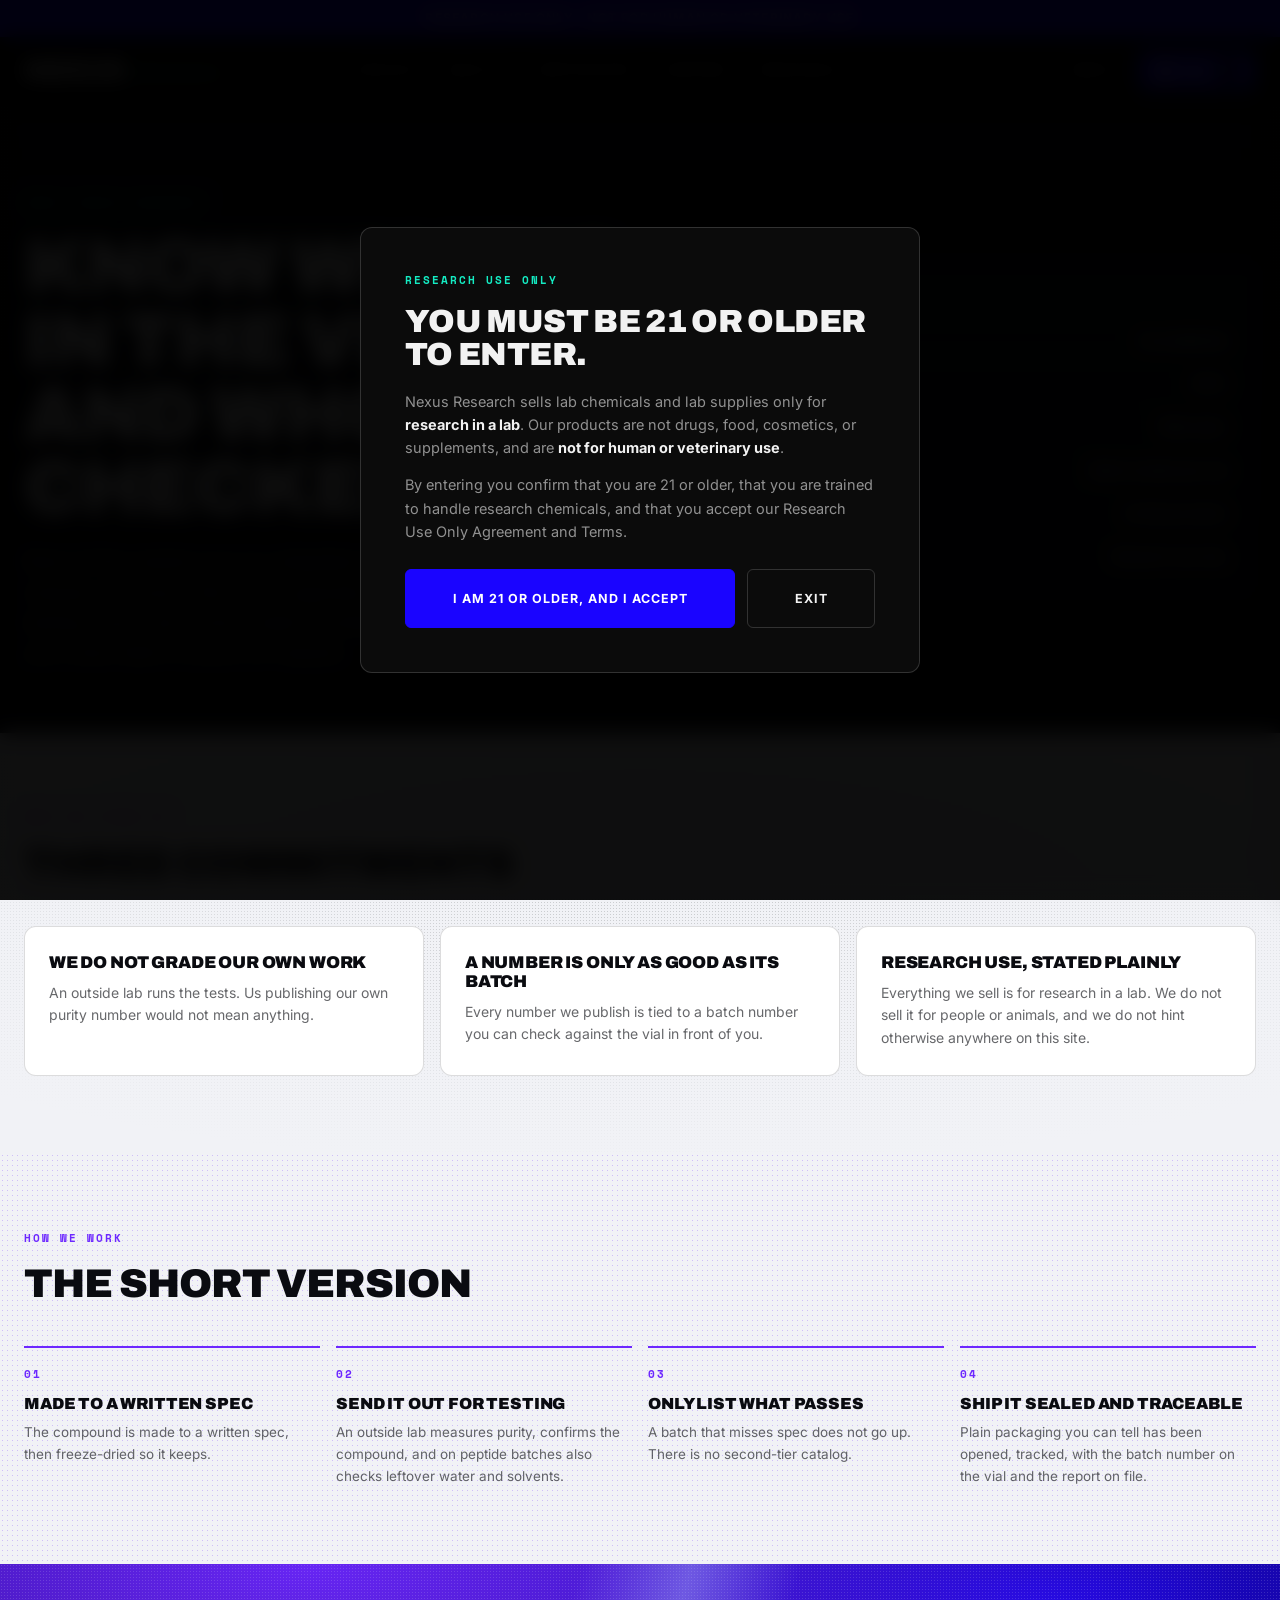
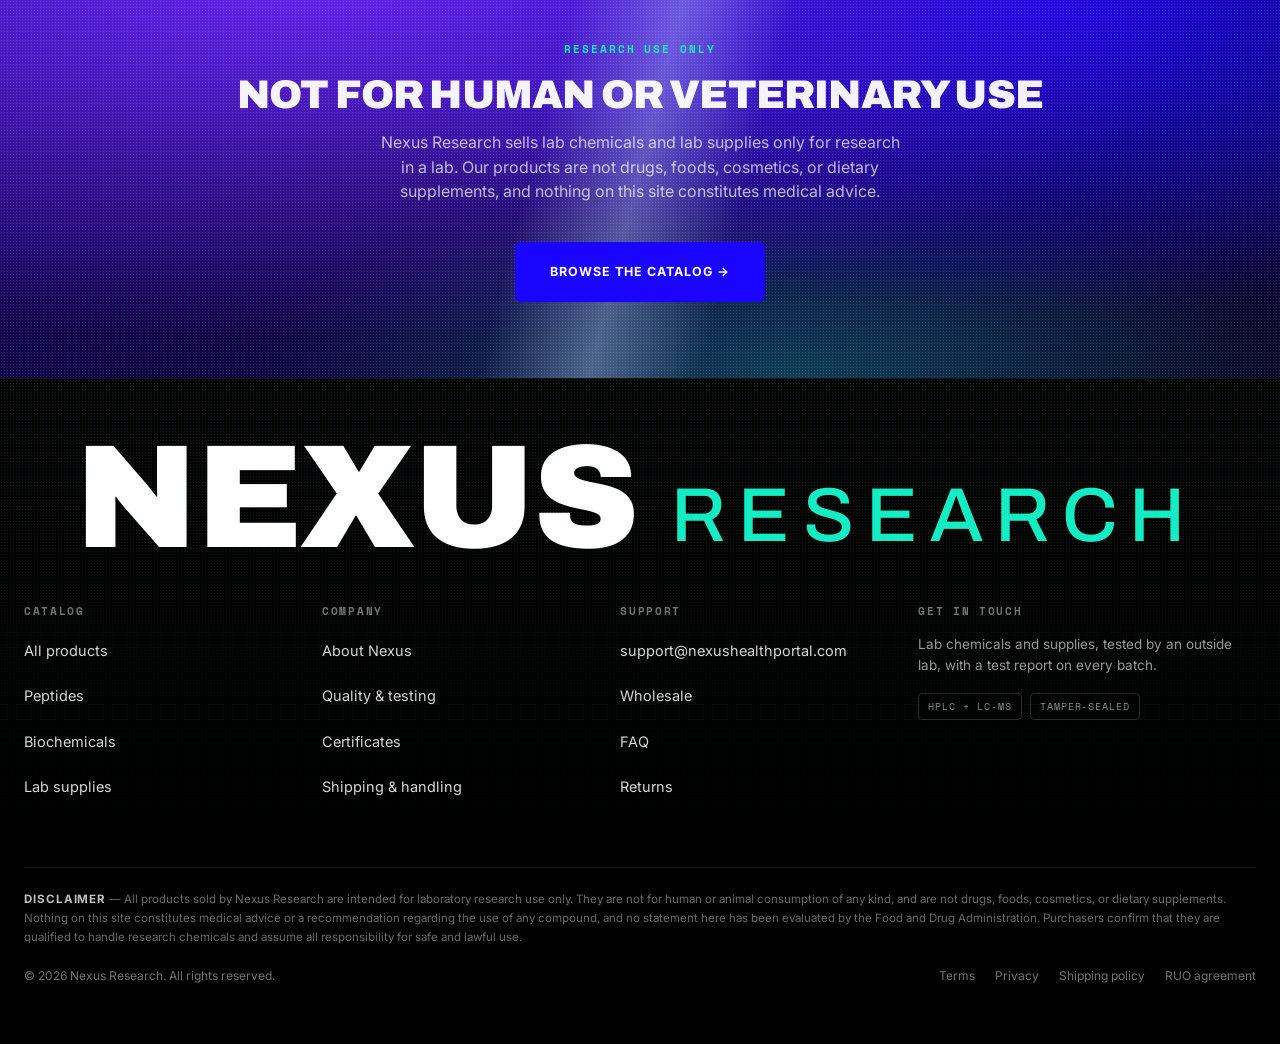
==== about.html @ 29b1f15b "Make product cards pop out on hover The lift was explicitly switched off on these cards: the rule re" ====
<!DOCTYPE html>
<html lang="en">
<head>
  <meta charset="UTF-8">
  <meta name="viewport" content="width=device-width, initial-scale=1.0">
  <title>About | Nexus Research</title>
  <meta name="description" content="Nexus Research sells lab chemicals and supplies, tested by an outside lab, for research in a lab only.">
  <link rel="preconnect" href="https://fonts.googleapis.com">
  <link rel="preconnect" href="https://fonts.gstatic.com" crossorigin>
  <link href="https://fonts.googleapis.com/css2?family=Archivo:wght@500;600;700;900&family=Inter:wght@400;500;600;700&family=Space+Mono:wght@400;700&display=swap" rel="stylesheet">
  <link rel="stylesheet" href="css/main.css?v=1784729000">
</head>
<body data-page="doc">

  <main id="main" tabindex="-1">
    <section class="doc-hero dotted dotted--mint dotted--top">
      <div class="container doc-hero-grid">
        <div class="doc-hero-copy">
        <span class="doc-eyebrow">About Nexus Research</span>
        <h1>Know what is in the vial,<br>and who checked.</h1>
        <p class="doc-lead">Most of this market runs on unlabelled vials and numbers nobody can check. We do the opposite: an outside lab does the testing, every vial carries a batch number, and the report for your exact batch is yours on request.</p>
      </div>
        <aside class="doc-hero-panel">
          <span class="dhp-label">Where we stand</span>
          <div class="dhp-list"><div class="dhp-row"><span class="dhp-k">Tested by</span><span class="dhp-v">An outside lab</span></div><div class="dhp-row"><span class="dhp-k">Purity test</span><span class="dhp-v">HPLC</span></div><div class="dhp-row"><span class="dhp-k">Identity test</span><span class="dhp-v">Mass spec</span></div><div class="dhp-row"><span class="dhp-k">Traceable</span><span class="dhp-v">Batch number per vial</span></div><div class="dhp-row"><span class="dhp-k">Test report</span><span class="dhp-v">On file per batch</span></div><div class="dhp-row"><span class="dhp-k">Sold for</span><span class="dhp-v">Research use only</span></div></div>
        </aside>
      </div>
    </section>
    <section class="doc-sec sec-light dotted dotted--ink dotted--fade">
      <div class="container">
        <span class="doc-eyebrow">What we stand on</span>
        <h2 class="doc-h2">Three commitments</h2>
        <div class="doc-grid"><div class="doc-card"><h3>We do not grade our own work</h3><p>An outside lab runs the tests. Us publishing our own purity number would not mean anything.</p></div><div class="doc-card"><h3>A number is only as good as its batch</h3><p>Every number we publish is tied to a batch number you can check against the vial in front of you.</p></div><div class="doc-card"><h3>Research use, stated plainly</h3><p>Everything we sell is for research in a lab. We do not sell it for people or animals, and we do not hint otherwise anywhere on this site.</p></div></div>
      </div>
    </section>
    <section class="doc-sec sec-light dotted dotted--violet dotted--wide">
      <div class="container">
        <span class="doc-eyebrow">How we work</span>
        <h2 class="doc-h2">The short version</h2>
        <div class="doc-steps"><div class="doc-step"><span class="doc-num">01</span><h3>Made to a written spec</h3><p>The compound is made to a written spec, then freeze-dried so it keeps.</p></div><div class="doc-step"><span class="doc-num">02</span><h3>Send it out for testing</h3><p>An outside lab measures purity, confirms the compound, and on peptide batches also checks leftover water and solvents.</p></div><div class="doc-step"><span class="doc-num">03</span><h3>Only list what passes</h3><p>A batch that misses spec does not go up. There is no second-tier catalog.</p></div><div class="doc-step"><span class="doc-num">04</span><h3>Ship it sealed and traceable</h3><p>Plain packaging you can tell has been opened, tracked, with the batch number on the vial and the report on file.</p></div></div>
      </div>
    </section>
    <section class="band" id="coa">
      <div class="band-glow" aria-hidden="true"></div>
      <div class="container band-inner">
        <span class="band-eyebrow">Research use only</span>
        <h2>Not for human or veterinary use</h2>
        <p>Nexus Research sells lab chemicals and lab supplies only for research in a lab. Our products are not drugs, foods, cosmetics, or dietary supplements, and nothing on this site constitutes medical advice.</p>
        <a class="btn btn-primary" href="shop.html">Browse the catalog &rarr;</a>
      </div>
    </section>

  </main>

  <script src="js/products.js?v=1784729000"></script>
  <script src="js/store.js?v=1784729000"></script>
</body>
</html>
---- css/main.css ----
/* Nexus Health: main.css
   Design language: warm ivory base, white cards, matte green + metallic gold,
   flat matte-green dark sections, pill buttons, 20-24px card radius.
*/

/* ============ Reset & tokens ============ */
*, *::before, *::after { box-sizing: border-box; margin: 0; padding: 0; }

:root {
  /* Enhanced-inspired system: pure black canvas, electric blue CTAs,
     mint lab-data accents, near-black raised panels. */
  --bone: #000000;              /* page canvas: black */
  --white: #0D0D0D;             /* raised panels: near-black cards */
  --ink: rgba(255, 255, 255, 0.95);
  --ink-soft: rgba(255, 255, 255, 0.55);
  --line: rgba(255, 255, 255, 0.16);
  --line-soft: rgba(255, 255, 255, 0.09);
  --evergreen: #1A04FF;         /* electric blue: CTAs and active states */
  --evergreen-deep: #000000;
  --evergreen-mid: #4433FF;
  --gold: #14ECC3;              /* mint: prices, labels, lab data */
  --gold-grad: #14ECC3;
  --footer-bg: #000000;
  --blue: #1A04FF;
  --mint: #14ECC3;
  --radius: 12px;
  --pill: 6px;
  --maxw: 1280px;
  --pad: 24px;
}

html { scroll-behavior: smooth; }

body {
  font-family: "Inter", -apple-system, BlinkMacSystemFont, "Segoe UI", sans-serif;
  font-size: 16px;
  line-height: 1.55;
  color: var(--ink);
  background: var(--bone);
  -webkit-font-smoothing: antialiased;
}

body.drawer-lock { overflow: hidden; }

img, svg { display: block; max-width: 100%; }
a { color: inherit; text-decoration: none; }
button { font: inherit; color: inherit; background: none; border: 0; cursor: pointer; }
h1, h2, h3, h4 { font-family: "Archivo", "Inter", sans-serif; font-weight: 520; letter-spacing: 0; line-height: 1.12; }

.container { max-width: var(--maxw); margin: 0 auto; padding: 0 var(--pad); }
section { padding: 96px 0 0; }

/* ============ Buttons ============ */
.btn {
  display: inline-flex; align-items: center; justify-content: center; gap: 8px;
  border-radius: var(--pill);
  padding: 14px 28px;
  font-size: 15px; font-weight: 600;
  transition: transform 0.2s ease, box-shadow 0.2s ease, background 0.2s ease;
  white-space: nowrap;
}
.btn-primary { background: var(--gold); color: #0E1526; }
.btn-primary:hover { transform: translateY(-1px); box-shadow: 0 6px 18px rgba(8, 14, 28, 0.28); }
.btn-primary:disabled { opacity: 0.4; cursor: not-allowed; transform: none; box-shadow: none; }
.btn-secondary { background: var(--white); color: var(--ink); border: 1px solid rgba(20, 236, 195, 0.4); }
.btn-secondary:hover { border-color: rgba(16, 21, 15, 0.35); }
.text-btn {
  font-size: 14px; font-weight: 600; text-decoration: underline;
  text-underline-offset: 4px; transition: opacity 0.2s ease;
}
.text-btn:hover { opacity: 0.65; }

/* ============ Announcement bar ============ */
.announce { background: var(--blue); }
.announce-inner {
  max-width: var(--maxw); margin: 0 auto; padding: 9px var(--pad);
  display: flex; align-items: center; justify-content: center; gap: 14px;
  font-size: 14px; font-weight: 600; color: #fff;
}
.announce-btn {
  background: transparent; color: #fff; border: 1.5px solid rgba(255, 255, 255, 0.75);
  border-radius: var(--pill);
  padding: 5px 14px; font-size: 13px; font-weight: 600;
  transition: transform 0.2s ease, background 0.2s ease, border-color 0.2s ease;
}
.announce-btn:hover { transform: translateY(-1px); background: rgba(255, 255, 255, 0.14); border-color: #fff; }

/* ============ Header ============ */
.site-header {
  position: sticky; top: 0; z-index: 60;
  background: #000;
  border-bottom: 1px solid rgba(255, 255, 255, 0.08);
}
.nav-inner {
  max-width: var(--maxw); margin: 0 auto; padding: 0 var(--pad);
  height: 68px; display: flex; align-items: center; gap: 28px;
}
.wordmark { font-family: "Archivo", "Inter", sans-serif; font-size: 26px; font-weight: 600; letter-spacing: 0.05em; color: #fff; text-transform: uppercase; }
.mark-plus {
  display: inline-block;
  width: 0.24em; height: 0.24em;
  border-radius: 50%;
  background: var(--gold-grad);
  margin-left: 0.12em;
  transform: translateY(-0.55em);
}
.main-nav { display: flex; gap: 26px; margin: 0 auto; }
.main-nav a {
  font-size: 15px; font-weight: 600; color: rgba(255, 255, 255, 0.72);
  transition: color 0.2s ease;
}
.main-nav a:hover { color: #fff; }
.nav-right { display: flex; align-items: center; gap: 20px; margin-left: auto; }
.nav-about { font-size: 15px; font-weight: 600; color: rgba(255, 255, 255, 0.72); transition: color 0.2s ease; }
.nav-about:hover { color: #fff; }
.cart-btn {
  display: inline-flex; align-items: center; gap: 8px;
  background: var(--gold-grad); color: var(--evergreen-deep); border-radius: var(--pill);
  padding: 9px 18px; font-size: 14px; font-weight: 600;
  transition: transform 0.2s ease;
}
.cart-btn:hover { transform: translateY(-1px); }
.cart-count {
  background: var(--evergreen-deep); color: var(--gold); border-radius: 50%;
  min-width: 20px; height: 20px; display: inline-flex;
  align-items: center; justify-content: center;
  font-size: 12px; font-weight: 700; padding: 0 5px;
}
.nav-toggle { display: none; color: #fff; }
.mobile-menu {
  display: none;
  border-top: 1px solid rgba(255, 255, 255, 0.1);
  background: var(--evergreen-deep);
  flex-direction: column;
}
.mobile-menu a {
  padding: 15px var(--pad); font-size: 16px; font-weight: 600; color: #fff;
  border-bottom: 1px solid rgba(255, 255, 255, 0.08);
}
.mobile-menu.open { display: flex; }

/* ============ Hero ============ */
.hero { padding-top: 72px; }
.hero h1 {
  font-size: 56px; font-weight: 500; letter-spacing: -0.01em; line-height: 1.05;
  max-width: 720px;
}
.hero-sub { margin-top: 18px; font-size: 19px; color: var(--ink-soft); max-width: 540px; }

.promo-row {
  display: grid; grid-template-columns: 1fr 1fr; gap: 20px; margin-top: 44px;
}
.promo-card {
  position: relative; aspect-ratio: 16 / 9; border-radius: var(--radius);
  color: #fff; overflow: hidden; display: block;
  transition: transform 0.2s ease, box-shadow 0.2s ease;
}
.promo-card:hover { transform: translateY(-3px); box-shadow: 0 14px 34px rgba(19, 42, 30, 0.32); }
.promo-img {
  position: absolute; inset: 0; width: 100%; height: 100%; object-fit: cover;
}
.promo-overlay {
  position: absolute; inset: 0;
  background: linear-gradient(to top, rgba(6, 10, 22, 0.85), rgba(6, 10, 22, 0.15));
}
.promo-text { position: absolute; left: 28px; bottom: 26px; max-width: 60%; z-index: 2; }
.promo-text h2 { font-size: 30px; font-weight: 500; line-height: 1.12; }
.promo-text h2 .hl { color: var(--gold); font-style: italic; }
.promo-text > span { display: inline-block; margin-top: 10px; font-size: 15px; font-weight: 600; opacity: 0.9; }
.promo-chevron {
  position: absolute; right: 22px; bottom: 22px; z-index: 2;
  width: 40px; height: 40px; border-radius: 50%;
  background: rgba(255, 255, 255, 0.18);
  display: flex; align-items: center; justify-content: center;
  transition: background 0.2s ease;
}
.promo-card:hover .promo-chevron { background: rgba(255, 255, 255, 0.32); }

/* ============ Goal tiles ============ */
.goal-row { display: grid; grid-template-columns: repeat(4, 1fr); gap: 16px; }
.goal-tile {
  background: var(--white); border-radius: 18px; padding: 22px 22px;
  display: flex; align-items: center; gap: 14px;
  border: 1px solid var(--line-soft);
  transition: transform 0.2s ease, box-shadow 0.2s ease;
}
.goal-tile:hover { transform: translateY(-2px); box-shadow: 0 10px 24px rgba(16, 21, 15, 0.07); }
.goal-tile strong { font-size: 17px; font-weight: 600; flex: 1; }
.goal-icon { width: 38px; height: 38px; flex-shrink: 0; }
.goal-chev { color: var(--ink-soft); flex-shrink: 0; }

/* ============ Dark lineup section ============ */
.lineup-wrap { padding: 0 var(--pad); max-width: var(--maxw); margin: 96px auto 0; }
.lineup-section {
  background: #0B0B0B;
  border-radius: var(--radius);
  color: #fff; padding: 72px 0 56px; overflow: hidden;
}
.lineup-head { text-align: center; padding: 0 var(--pad); }
.lineup-head h2 { font-size: 42px; font-weight: 500; }
.lineup-head p { margin-top: 14px; font-size: 17px; color: rgba(255, 255, 255, 0.72); }
.lineup-head .btn { margin-top: 26px; background: var(--gold-grad); color: var(--evergreen-deep); }
.lineup-head .btn:hover { transform: translateY(-1px); box-shadow: 0 6px 18px rgba(0, 0, 0, 0.3); }

.lineup-scroller {
  display: flex; gap: 16px; margin-top: 48px;
  padding: 4px 32px 12px;
  overflow-x: auto;
  -webkit-overflow-scrolling: touch;
}
.lineup-scroller::-webkit-scrollbar { height: 8px; }
.lineup-scroller::-webkit-scrollbar-thumb { background: rgba(255, 255, 255, 0.25); border-radius: 4px; }
.lineup-scroller::-webkit-scrollbar-track { background: rgba(255, 255, 255, 0.06); border-radius: 4px; }
.lineup-card { flex: 0 0 260px; }

/* ============ Product card (shared) ============ */
.product-card {
  background: var(--white); border-radius: 20px;
  border: 1px solid var(--line-soft);
  display: flex; flex-direction: column;
  overflow: hidden;
  transition: transform 0.2s ease, box-shadow 0.2s ease;
}
.product-card:hover { transform: translateY(-3px); box-shadow: 0 12px 28px rgba(16, 21, 15, 0.1); }
.card-link { display: flex; flex-direction: column; flex: 1; }
.card-art {
  position: relative; background: var(--bone);
  height: 220px;
}
.card-art .tile-img { width: 100%; height: 100%; object-fit: cover; }
.badge {
  position: absolute; top: 12px; left: 12px;
  background: var(--gold-grad); color: var(--evergreen-deep);
  font-size: 12px; font-weight: 700;
  border-radius: var(--pill); padding: 4px 11px;
}
.badge-inline { position: static; display: inline-block; margin-bottom: 12px; }
.card-body { padding: 18px 18px 6px; display: flex; flex-direction: column; gap: 5px; flex: 1; }
.card-name { font-size: 19px; font-weight: 600; }
.card-sub { font-size: 13px; font-weight: 600; color: var(--ink-soft); text-transform: uppercase; letter-spacing: 0.04em; }
.card-tag { font-size: 14px; color: var(--ink-soft); flex: 1; }
.card-rating { display: flex; align-items: center; gap: 7px; font-size: 13px; color: var(--ink-soft); }
.stars { display: inline-flex; gap: 1px; }
.card-price { display: flex; align-items: baseline; gap: 8px; margin-top: 3px; flex-wrap: wrap; }
.card-price strong { font-size: 18px; font-weight: 700; }
.card-price span { font-size: 13px; color: var(--ink-soft); }
.card-add { margin: 12px 18px 18px; padding: 11px 20px; font-size: 14px; }

/* ============ Science section ============ */
.science-grid { display: grid; grid-template-columns: 1fr 1fr; gap: 48px; align-items: center; }
.eyebrow {
  font-size: 13px; font-weight: 700; text-transform: uppercase;
  letter-spacing: 0.09em; color: var(--ink-soft);
}
.science-left h2 { font-size: 40px; margin-top: 14px; max-width: 480px; }
.stat-blocks { margin-top: 34px; display: flex; flex-direction: column; gap: 22px; }
.stat-block { border-left: 3px solid var(--gold); padding-left: 18px; }
.stat-block strong { font-size: 18px; font-weight: 600; display: block; }
.stat-block span { font-size: 15px; color: var(--ink-soft); }
.science-left .text-btn { margin-top: 30px; display: inline-block; }
.test-detail {
  display: none; margin-top: 16px; font-size: 15px;
  color: var(--ink-soft); max-width: 480px;
}
.test-detail.open { display: block; }
.science-card {
  background: var(--white); border-radius: var(--radius);
  border: 1px solid var(--line-soft);
  overflow: hidden; height: 360px;
}
.science-card .tile-img { width: 100%; height: 100%; object-fit: cover; }

/* ============ Category showcase ============ */
.cat-row { display: grid; grid-template-columns: repeat(3, 1fr); gap: 20px; }
.cat-card {
  background: var(--white); border-radius: var(--radius);
  border: 1px solid var(--line-soft);
  padding: 30px; display: flex; flex-direction: column; gap: 8px;
  transition: transform 0.2s ease, box-shadow 0.2s ease;
}
.cat-card:hover { transform: translateY(-3px); box-shadow: 0 12px 28px rgba(16, 21, 15, 0.1); }
.cat-art { background: var(--bone); border-radius: 16px; overflow: hidden; height: 190px; margin-bottom: 14px; }
.cat-art .tile-img { width: 100%; height: 100%; object-fit: cover; }
.cat-card h3 { font-size: 24px; font-weight: 600; }
.cat-card p { font-size: 15px; color: var(--ink-soft); flex: 1; }
.cat-shop { font-size: 15px; font-weight: 600; margin-top: 8px; }

/* ============ Experts ============ */
.experts-head h2 { font-size: 40px; margin-top: 14px; max-width: 560px; }
.expert-row { display: grid; grid-template-columns: repeat(3, 1fr); gap: 20px; margin-top: 44px; }
.expert-card {
  background: var(--white); border-radius: var(--radius);
  border: 1px solid var(--line-soft); padding: 30px;
  transition: transform 0.2s ease, box-shadow 0.2s ease;
}
.expert-card:hover { transform: translateY(-2px); box-shadow: 0 10px 24px rgba(16, 21, 15, 0.1); }
.avatar {
  width: 72px; height: 72px; border-radius: 50%;
  display: flex; align-items: center; justify-content: center;
  font-size: 24px; font-weight: 700; color: #fff; margin-bottom: 18px;
}
.expert-card h3 { font-size: 19px; font-weight: 600; }
.expert-card .cred { font-size: 13px; font-weight: 600; color: var(--ink-soft); text-transform: uppercase; letter-spacing: 0.04em; display: block; margin-top: 4px; }
.expert-card p { font-size: 14px; color: var(--ink-soft); margin-top: 12px; }

/* ============ Reviews ============ */
.reviews-head { font-size: 40px; max-width: 540px; }
.review-row { display: grid; grid-template-columns: repeat(3, 1fr); gap: 20px; margin-top: 44px; }
.review-card {
  background: var(--white); border-radius: var(--radius);
  border: 1px solid var(--line-soft); padding: 28px;
}
.review-card .stars { margin-bottom: 14px; }
.review-card blockquote { font-size: 16px; line-height: 1.5; }
.review-who { display: flex; align-items: center; gap: 8px; margin-top: 18px; font-size: 14px; font-weight: 600; }
.verified { display: inline-flex; align-items: center; gap: 5px; font-size: 12px; font-weight: 600; color: var(--ink-soft); }
.verified svg { width: 15px; height: 15px; }

/* ============ Email capture ============ */
.guide-card {
  background: var(--white); border-radius: var(--radius);
  border: 1px solid var(--line-soft);
  padding: 56px 48px; text-align: center;
}
.guide-card h2 { font-size: 34px; }
.guide-card > p { margin-top: 12px; font-size: 16px; color: var(--ink-soft); }
.guide-form {
  margin: 28px auto 0; display: flex; gap: 10px;
  max-width: 460px;
}
.guide-form input {
  flex: 1; border: 1px solid var(--line); border-radius: var(--pill);
  padding: 13px 20px; font: inherit; font-size: 15px; background: var(--bone);
  min-width: 0;
}
.guide-form input:focus { outline: 2px solid var(--gold); border-color: transparent; }
.guide-done { font-size: 18px; font-weight: 600; margin-top: 28px; }

/* ============ Accordions (FAQ + PDP) ============ */
.faq-head { font-size: 40px; }
.acc-group { margin-top: 36px; }
.acc-item { border-bottom: 1px solid var(--line); }
.acc-item:first-child { border-top: 1px solid var(--line); }
.acc-q {
  width: 100%; display: flex; justify-content: space-between; align-items: center;
  padding: 22px 4px; font-size: 18px; font-weight: 600; text-align: left; gap: 16px;
}
.acc-icon {
  /* Swap the glyph rather than rotating it. A rotated box has a bounding box
     ~1.41x its width, which was widening the whole accordion row. */
  font-size: 0; line-height: 1; color: var(--ink-soft);
  display: inline-flex; align-items: center; justify-content: center;
  flex: 0 0 22px; width: 22px; height: 22px;
}
.acc-icon::before {
  content: "+";
  font-size: 22px; font-weight: 400; line-height: 1;
}
.acc-item.open .acc-icon::before { content: "\2212"; }   /* minus */
.acc-a {
  max-height: 0; overflow: hidden;
  transition: max-height 0.3s ease, padding 0.3s ease;
  font-size: 15px; color: var(--ink-soft); padding: 0 4px;
}
.acc-item.open .acc-a { max-height: 420px; padding-bottom: 24px; }
.faq-section .acc-group { max-width: 780px; }

/* ============ Footer ============ */
.site-footer { background: var(--footer-bg); color: var(--bone); margin-top: 96px; }
.footer-inner { max-width: var(--maxw); margin: 0 auto; padding: 64px var(--pad) 32px; }
.footer-grid { display: grid; grid-template-columns: 2fr 1fr 1fr 1fr; gap: 40px; }
.footer-wordmark { font-family: "Archivo", "Inter", sans-serif; font-size: 38px; font-weight: 600; letter-spacing: 0.05em; text-transform: uppercase; color: #fff; }
.footer-brand p { margin-top: 14px; font-size: 14px; color: rgba(244, 246, 241, 0.55); max-width: 300px; }
.footer-col h4 { font-size: 13px; font-weight: 700; text-transform: uppercase; letter-spacing: 0.08em; color: rgba(244, 246, 241, 0.5); margin-bottom: 16px; }
.footer-col a { display: block; padding: 6px 0; font-size: 15px; color: rgba(244, 246, 241, 0.82); transition: color 0.2s ease; }
.footer-col a:hover { color: #fff; }
.footer-fine { margin-top: 56px; border-top: 1px solid rgba(244, 246, 241, 0.12); padding-top: 24px; }
.footer-fine p { font-size: 12px; color: rgba(244, 246, 241, 0.5); max-width: 720px; }
.footer-fine p + p { margin-top: 10px; }

/* ============ Cart drawer ============ */
.drawer-overlay {
  position: fixed; inset: 0; background: rgba(0, 0, 0, 0.4);
  opacity: 0; pointer-events: none; transition: opacity 0.25s ease; z-index: 80;
}
.drawer-overlay.open { opacity: 1; pointer-events: auto; }
.cart-drawer {
  position: fixed; top: 0; right: 0; height: 100%;
  width: 400px; max-width: 92vw;
  background: var(--white); z-index: 90;
  border-radius: 20px 0 0 20px;
  transform: translateX(105%); transition: transform 0.3s ease;
  display: flex; flex-direction: column;
  box-shadow: -12px 0 40px rgba(0, 0, 0, 0.14);
}
.cart-drawer.open { transform: translateX(0); }
.drawer-head {
  display: flex; justify-content: space-between; align-items: center;
  padding: 22px 24px; border-bottom: 1px solid var(--line-soft);
}
.drawer-head h3 { font-size: 20px; font-weight: 600; }
.drawer-close { color: var(--ink-soft); transition: color 0.2s ease; }
.drawer-close:hover { color: var(--ink); }
.drawer-items { flex: 1; overflow-y: auto; padding: 8px 24px; }
.drawer-empty { text-align: center; padding: 56px 0; }
.drawer-empty p { color: var(--ink-soft); margin-bottom: 20px; }
.drawer-item {
  display: flex; gap: 14px; padding: 18px 0;
  border-bottom: 1px solid var(--line-soft); align-items: flex-start;
}
.drawer-thumb {
  flex: 0 0 64px; width: 64px; height: 64px;
  background: var(--bone); border-radius: 12px; overflow: hidden;
}
.drawer-thumb .tile-img { width: 100%; height: 100%; object-fit: cover; }
.drawer-item-info { flex: 1; display: flex; flex-direction: column; gap: 3px; }
.drawer-item-name { font-size: 15px; font-weight: 600; }
.drawer-item-variant { font-size: 12px; color: var(--ink-soft); }
.drawer-item-row { display: flex; align-items: center; gap: 14px; margin-top: 8px; }
.drawer-item-price { font-size: 15px; font-weight: 600; }
.remove-btn { font-size: 13px; color: var(--ink-soft); text-decoration: underline; text-underline-offset: 3px; }
.remove-btn:hover { color: var(--ink); }

.qty-stepper {
  display: inline-flex; align-items: center; gap: 2px;
  border: 1px solid var(--line); border-radius: var(--pill);
}
.qty-stepper button {
  width: 30px; height: 30px; font-size: 16px; color: var(--ink-soft);
  display: flex; align-items: center; justify-content: center;
  transition: color 0.2s ease;
}
.qty-stepper button:hover { color: var(--ink); }
.qty-stepper > span { min-width: 22px; text-align: center; font-size: 14px; font-weight: 600; }
.qty-lg button { width: 42px; height: 46px; font-size: 18px; }
.qty-lg > span { min-width: 28px; font-size: 16px; }

.drawer-foot { border-top: 1px solid var(--line-soft); padding: 18px 24px 24px; }
.ship-progress { margin-bottom: 16px; }
.ship-msg { font-size: 13px; font-weight: 600; display: block; margin-bottom: 8px; }
.ship-msg.unlocked { color: var(--gold); }
.progress-track { height: 6px; background: var(--line-soft); border-radius: 3px; overflow: hidden; }
.progress-bar { height: 100%; background: var(--gold-grad); border-radius: 3px; transition: width 0.3s ease; }
.drawer-subtotal {
  display: flex; justify-content: space-between;
  font-size: 16px; font-weight: 700; margin-bottom: 14px;
}
.drawer-checkout { width: 100%; }

/* ============ Shop page ============ */
.shop-head { padding-top: 56px; }
.shop-head h1 { font-size: 44px; }
.shop-sub { margin-top: 8px; font-size: 15px; color: var(--ink-soft); }
.chip-row { display: flex; flex-wrap: wrap; gap: 10px; margin-top: 28px; align-items: center; }
.chip {
  border: 1px solid rgba(20, 236, 195, 0.4); border-radius: var(--pill);
  background: var(--white); padding: 9px 18px;
  font-size: 14px; font-weight: 600;
  transition: background 0.2s ease, color 0.2s ease, border-color 0.2s ease;
}
.chip:hover { border-color: rgba(20, 236, 195, 0.85); }
.chip.active { background: var(--gold-grad); color: var(--evergreen-deep); border-color: transparent; }
.chip-sep { width: 1px; height: 22px; background: var(--line); margin: 0 4px; }
.product-grid {
  display: grid; grid-template-columns: repeat(4, 1fr); gap: 18px;
  margin-top: 36px;
}

/* ============ PDP ============ */
.pdp-wrap { padding-top: 40px; }
.breadcrumb { display: flex; gap: 10px; font-size: 14px; color: var(--ink-soft); margin-bottom: 32px; flex-wrap: wrap; }
.breadcrumb a { font-weight: 600; transition: color 0.2s ease; }
.breadcrumb a:hover { color: var(--ink); }
.crumb-here { color: var(--ink); font-weight: 600; }
.pdp-grid { display: grid; grid-template-columns: 1.05fr 1fr; gap: 56px; align-items: start; }
.pdp-art {
  background: var(--bone); border-radius: var(--radius);
  overflow: hidden; height: 480px;
}
.pdp-art .tile-img { width: 100%; height: 100%; object-fit: cover; }
.pdp-chips { display: flex; gap: 10px; margin-top: 16px; flex-wrap: wrap; }
.pill-chip {
  background: var(--white); border: 1px solid var(--line-soft);
  border-radius: var(--pill); padding: 8px 16px;
  font-size: 13px; font-weight: 600; color: var(--ink-soft);
}
.pdp-right h1 { font-size: 40px; font-weight: 500; }
.pdp-subtitle { display: block; margin-top: 6px; font-size: 14px; font-weight: 700; color: var(--ink-soft); text-transform: uppercase; letter-spacing: 0.05em; }
.pdp-rating { margin-top: 12px; font-size: 14px; }
.pdp-tagline { margin-top: 16px; font-size: 18px; font-weight: 500; }
.pdp-desc { margin-top: 12px; font-size: 15px; color: var(--ink-soft); }

.option-cards { display: flex; flex-direction: column; gap: 12px; margin-top: 28px; position: relative; }
.option-card {
  display: block; border: 1.5px solid var(--line); border-radius: 16px;
  padding: 16px 20px; cursor: pointer; background: var(--white);
  transition: border-color 0.2s ease, box-shadow 0.2s ease;
  position: relative;
}
.option-card:hover { border-color: rgba(20, 236, 195, 0.85); }
.option-card.selected { border-color: var(--gold); box-shadow: 0 0 0 1px var(--gold); }
.option-card input { position: absolute; opacity: 0; pointer-events: none; }
.option-title { display: block; font-size: 16px; font-weight: 600; }
.option-sub { display: block; font-size: 14px; color: var(--ink-soft); margin-top: 2px; }

.pdp-buy-row { display: flex; gap: 14px; margin-top: 22px; align-items: stretch; }
.pdp-add { flex: 1; }
.pdp-accs { margin-top: 40px; }
.pdp-accs .acc-q { font-size: 16px; padding: 18px 4px; }
.dose-table { width: 100%; border-collapse: collapse; font-size: 14px; }
.dose-table th {
  text-align: left; font-size: 12px; text-transform: uppercase; letter-spacing: 0.05em;
  color: var(--ink-soft); padding: 0 0 10px; border-bottom: 1px solid var(--line-soft);
}
.dose-table td { padding: 10px 0; border-bottom: 1px solid var(--line-soft); color: var(--ink); }
.dose-table td:last-child, .dose-table th:last-child { text-align: right; }

.pairs-section { margin-top: 96px; }
.pairs-section h2 { font-size: 32px; }
.pairs-grid { display: grid; grid-template-columns: repeat(3, 1fr); gap: 18px; margin-top: 28px; }

.pdp-notfound { text-align: center; padding: 96px 0; }
.pdp-notfound h1 { font-size: 40px; }
.pdp-notfound p { margin: 16px auto 28px; color: var(--ink-soft); max-width: 420px; }

/* ============ Checkout ============ */
.checkout-wrap { padding-top: 48px; }
.checkout-wrap h1 { font-size: 40px; margin-bottom: 36px; }
.checkout-grid { display: grid; grid-template-columns: 1.2fr 1fr; gap: 48px; align-items: start; }
.checkout-form-card, .order-summary {
  background: var(--white); border-radius: var(--radius);
  border: 1px solid var(--line-soft); padding: 32px;
}
.form-section + .form-section { margin-top: 32px; }
.form-section h2 { font-size: 20px; font-weight: 600; margin-bottom: 16px; }
.form-row { display: grid; grid-template-columns: 1fr 1fr; gap: 12px; }
.form-row.single { grid-template-columns: 1fr; }
.form-row + .form-row { margin-top: 12px; }
.field label { display: block; font-size: 13px; font-weight: 600; margin-bottom: 6px; color: var(--ink-soft); }
.field input {
  width: 100%; border: 1px solid var(--line); border-radius: 12px;
  padding: 12px 14px; font: inherit; font-size: 15px; background: var(--bone);
}
.field input:focus { outline: 2px solid var(--gold); border-color: transparent; }
.field input:disabled { opacity: 0.45; cursor: not-allowed; }
.payment-note {
  background: var(--bone); border-radius: 12px; padding: 12px 16px;
  font-size: 13px; font-weight: 600; color: var(--ink-soft); margin-bottom: 16px;
}
.place-order { width: 100%; margin-top: 32px; padding: 16px; font-size: 16px; }

.order-summary h2 { font-size: 20px; font-weight: 600; margin-bottom: 20px; }
.summary-line {
  display: flex; align-items: center; gap: 14px;
  padding: 12px 0; border-bottom: 1px solid var(--line-soft); font-size: 15px;
}
.summary-thumb {
  position: relative; flex: 0 0 56px; width: 56px; height: 56px;
  background: var(--bone); border-radius: 10px; overflow: hidden;
}
.summary-thumb .tile-img { width: 100%; height: 100%; object-fit: cover; }
.summary-qty {
  position: absolute; top: -7px; right: -7px;
  background: var(--gold-grad); color: var(--evergreen-deep); border-radius: 50%;
  min-width: 20px; height: 20px; font-size: 11px; font-weight: 700;
  display: flex; align-items: center; justify-content: center; padding: 0 5px;
}
.summary-name { flex: 1; font-weight: 600; }
.summary-name em { display: block; font-style: normal; font-size: 12px; font-weight: 500; color: var(--ink-soft); }
.summary-totals { margin-top: 18px; font-size: 15px; }
.summary-totals > div { display: flex; justify-content: space-between; padding: 5px 0; }
.summary-note { font-size: 13px; color: var(--ink-soft); padding: 4px 0; }
.summary-grand { font-size: 18px; font-weight: 700; border-top: 1px solid var(--line); margin-top: 10px; padding-top: 14px; }
.summary-empty { color: var(--ink-soft); margin-bottom: 18px; }

.order-success { text-align: center; padding: 80px 0 40px; }
.success-check {
  width: 72px; height: 72px; border-radius: 50%; background: var(--gold);
  display: flex; align-items: center; justify-content: center; margin: 0 auto 28px;
}
.order-success h1 { font-size: 42px; }
.order-success p { margin: 16px auto 30px; color: var(--ink-soft); max-width: 440px; }

/* ============ Responsive ============ */
@media (max-width: 1024px) {
  .product-grid { grid-template-columns: repeat(3, 1fr); }
  .goal-row { grid-template-columns: repeat(2, 1fr); }
  .promo-text h2 { font-size: 24px; }
}

@media (max-width: 860px) {
  section { padding-top: 64px; }
  .hero { padding-top: 48px; }
  .hero h1 { font-size: 36px; }
  .hero-sub { font-size: 17px; }
  .main-nav, .nav-about { display: none; }
  .nav-toggle { display: block; }
  .nav-inner { gap: 16px; height: 60px; }
  .cart-btn span:not(.cart-count) { display: none; }
  .promo-row { grid-template-columns: 1fr; }
  .promo-card { aspect-ratio: 16 / 10; }
  .science-grid { grid-template-columns: 1fr; gap: 32px; }
  .science-left h2, .experts-head h2, .reviews-head, .faq-head { font-size: 30px; }
  .lineup-wrap { margin-top: 64px; padding: 0 16px; }
  .lineup-section { padding: 48px 0 40px; }
  .lineup-head h2 { font-size: 30px; }
  .lineup-scroller { padding: 4px 20px 12px; }
  .cat-row, .expert-row, .review-row { grid-template-columns: 1fr; }
  .product-grid { grid-template-columns: repeat(2, 1fr); gap: 12px; }
  .pdp-grid { grid-template-columns: 1fr; gap: 32px; }
  .pdp-art { height: 320px; }
  .pdp-right h1 { font-size: 32px; }
  .pairs-grid { grid-template-columns: 1fr; }
  .checkout-grid { grid-template-columns: 1fr; }
  .order-summary { order: -1; }
  .guide-card { padding: 40px 24px; }
  .guide-form { flex-direction: column; }
  .footer-grid { grid-template-columns: 1fr 1fr; }
  .footer-brand { grid-column: 1 / -1; }
  .announce-inner { flex-wrap: wrap; gap: 8px; text-align: center; }
  .shop-head h1 { font-size: 34px; }
  .checkout-wrap h1 { font-size: 32px; }
}

@media (max-width: 600px) {
  .cart-drawer { width: 100%; max-width: 100%; border-radius: 0; }
}

@media (max-width: 480px) {
  .product-grid { grid-template-columns: 1fr; }
  .goal-row { grid-template-columns: 1fr 1fr; }
  .goal-tile { flex-direction: column; align-items: flex-start; gap: 10px; }
  .goal-chev { display: none; }
  .form-row { grid-template-columns: 1fr; }
}

/* ============ Gold accents (accent only, canvas is light ivory now) ============ */
/* .promo-text h2 stays white here on purpose: it sits over the dark green
   overlay + photo in the hero promo cards, not on the light page canvas. */
.promo-text h2 { color: #fff; }
.eyebrow { color: var(--gold); }
.main-nav a:hover, .nav-about:hover { color: var(--gold); }
.footer-col a:hover { color: var(--gold); } /* footer stays deep green, gold pops there */
.card-price strong { color: var(--gold); }
.drawer-subtotal, .summary-grand { color: var(--gold); }
.cat-shop, .text-btn { color: var(--gold); }
.acc-icon { color: var(--gold); }
.announce-btn { border-color: rgba(20, 236, 195, 0.8); color: var(--gold); }
.btn-secondary:hover { border-color: var(--gold); }
.chip:hover { border-color: var(--gold); }

/* ============ Navy edition: product placement remix ============ */
/* Featured products (badge holders) break the grid as wide horizontal tiles */
.product-grid .featured { grid-column: span 2; }
.product-grid .featured .card-link { flex-direction: row; align-items: stretch; }
.product-grid .featured .card-art { width: 46%; height: auto; min-height: 265px; flex-shrink: 0; }
.product-grid .featured .card-body { justify-content: center; padding: 24px; }
.product-grid .featured .card-name { font-size: 26px; }

/* Pairs-well-with keeps uniform cards */
.pairs-grid .featured { grid-column: auto; }
.pairs-grid .featured .card-link { flex-direction: column; }
.pairs-grid .featured .card-art { width: 100%; min-height: 0; height: 220px; }
.pairs-grid .featured .card-name { font-size: 19px; }

/* Lineup scroller: staggered editorial rhythm, bigger cards */
.lineup-card { flex: 0 0 290px; }
.lineup-scroller { padding-bottom: 44px; }

@media (max-width: 860px) {
  .product-grid .featured { grid-column: span 2; }
  .product-grid .featured .card-link { flex-direction: column; }
  .product-grid .featured .card-art { width: 100%; min-height: 0; height: 240px; }
  .product-grid .featured .card-name { font-size: 21px; }
}
@media (max-width: 480px) {
  .product-grid .featured { grid-column: auto; }
}

/* ============ Nutrafol-inspired homepage remix ============ */
.hero-n { background: #0E1526; color: #fff; padding: 64px 0 80px; text-align: center; }
.hero-eyebrow { font-size: 13px; font-weight: 600; text-transform: uppercase; letter-spacing: 0.22em; color: var(--gold); }
.hero-halo { width: 320px; height: 320px; margin: 46px auto 40px; border-radius: 50%; position: relative; }
.hero-halo img { width: 100%; height: 100%; object-fit: cover; border-radius: 50%; display: block; }
.hero-halo::after { content: ""; position: absolute; inset: -24px; border: 2px dotted rgba(199, 162, 90, 0.55); border-radius: 50%; }
.hero-n h1 { font-size: 54px; color: #fff; max-width: 760px; margin: 0 auto; line-height: 1.05; }
.hero-n-sub { margin: 18px auto 0; font-size: 18px; color: rgba(255, 255, 255, 0.66); max-width: 520px; }
.hero-cta { display: flex; gap: 14px; justify-content: center; margin-top: 32px; flex-wrap: wrap; }
.btn-ghost { background: transparent; color: #fff; border: 1.5px solid rgba(255, 255, 255, 0.45); }
.btn-ghost:hover { border-color: #fff; transform: translateY(-1px); }
.hero-stars { display: flex; align-items: center; justify-content: center; gap: 10px; margin-top: 28px; font-size: 14px; color: rgba(255, 255, 255, 0.72); }

.stats-band { background: var(--white); border-bottom: 1px solid var(--line-soft); padding: 34px 0; }
.stats-grid { display: grid; grid-template-columns: repeat(4, 1fr); gap: 20px; text-align: center; }
.stat strong { display: block; font-family: "Archivo", "Inter", sans-serif; font-size: 34px; font-weight: 600; color: var(--evergreen-deep); line-height: 1; }
.stat span { display: block; margin-top: 6px; font-size: 13px; font-weight: 600; text-transform: uppercase; letter-spacing: 0.06em; color: var(--ink-soft); }

.feature-grid { display: grid; grid-template-columns: 1fr 1fr; gap: 56px; align-items: center; }
.feature-art { border-radius: var(--radius); overflow: hidden; background: #101010; }
.feature-art img { width: 100%; height: auto; display: block; }
.feature-body h2 { font-size: 42px; margin-top: 12px; }
.feature-tag { margin-top: 12px; font-size: 17px; color: var(--ink-soft); }
.feature-list { list-style: none; margin: 24px 0 0; padding: 0; }
.feature-list li { position: relative; padding: 8px 0 8px 34px; font-size: 15px; }
.feature-list li::before { content: ""; position: absolute; left: 0; top: 9px; width: 20px; height: 20px; border-radius: 50%; background: var(--gold); }
.feature-list li::after { content: ""; position: absolute; left: 5px; top: 15px; width: 10px; height: 6px; border-left: 2px solid #fff; border-bottom: 2px solid #fff; transform: rotate(-45deg); }
.feature-price { display: flex; align-items: baseline; gap: 10px; margin-top: 22px; }
.feature-price strong { font-size: 26px; font-weight: 700; color: var(--gold); }
.feature-price span { font-size: 14px; color: var(--ink-soft); }
.feature-cta { display: flex; gap: 12px; margin-top: 20px; flex-wrap: wrap; }

.timeline-row { display: grid; grid-template-columns: repeat(3, 1fr); gap: 20px; margin-top: 44px; }
.timeline-card { background: var(--white); border: 1px solid var(--line-soft); border-radius: var(--radius); padding: 30px; }
.timeline-num { font-family: "Archivo", "Inter", sans-serif; font-size: 40px; font-weight: 600; color: var(--gold); line-height: 1; display: block; }
.timeline-card h3 { font-size: 20px; margin-top: 14px; }
.timeline-card p { margin-top: 10px; font-size: 15px; color: var(--ink-soft); }

.rev-tags { display: flex; gap: 8px; margin-bottom: 12px; flex-wrap: wrap; }
.rev-tags span { font-size: 11px; font-weight: 700; text-transform: uppercase; letter-spacing: 0.06em; color: var(--gold); border: 1px solid rgba(20, 236, 195, 0.45); border-radius: var(--pill); padding: 4px 10px; }

@media (max-width: 860px) {
  .hero-n h1 { font-size: 36px; }
  .hero-halo { width: 240px; height: 240px; }
  .stats-grid { grid-template-columns: repeat(2, 1fr); gap: 26px 12px; }
  .feature-grid { grid-template-columns: 1fr; gap: 28px; }
  .feature-body h2 { font-size: 30px; }
  .timeline-row { grid-template-columns: 1fr; }
}

/* ============ Scroll reveal ============ */
.reveal { opacity: 0; transform: translateY(24px); transition: opacity 0.7s cubic-bezier(.2,.7,.2,1), transform 0.7s cubic-bezier(.2,.7,.2,1); }
.reveal.in { opacity: 1; transform: none; }
@media (prefers-reduced-motion: reduce) { .reveal { opacity: 1; transform: none; transition: none; } }

/* ============ Quiz overlay ============ */
.quiz-open-btn { cursor: pointer; }
.quiz-overlay {
  position: fixed; inset: 0; z-index: 120; background: #0E1526;
  display: flex; flex-direction: column; align-items: center; justify-content: center;
  padding: 40px 24px; opacity: 0; pointer-events: none; transition: opacity 0.3s ease;
  overflow-y: auto;
}
.quiz-overlay.open { opacity: 1; pointer-events: auto; }
.quiz-close { position: absolute; top: 24px; right: 28px; color: rgba(255,255,255,0.7); }
.quiz-close:hover { color: #fff; }
.quiz-inner { width: 100%; max-width: 640px; text-align: center; color: #fff; }
.quiz-progress-track { height: 4px; background: rgba(255,255,255,0.14); border-radius: 3px; overflow: hidden; margin-bottom: 40px; }
.quiz-progress-bar { height: 100%; background: var(--gold); width: 0; transition: width 0.4s ease; }
.quiz-step-count { font-size: 12px; font-weight: 700; letter-spacing: 0.2em; text-transform: uppercase; color: var(--gold); }
.quiz-q { font-family: "Archivo", "Inter", sans-serif; font-size: 34px; font-weight: 600; margin: 12px 0 32px; line-height: 1.15; }
.quiz-options { display: grid; gap: 12px; }
.quiz-opt {
  display: flex; align-items: center; gap: 14px; text-align: left;
  background: rgba(255,255,255,0.04); border: 1.5px solid rgba(255,255,255,0.16);
  border-radius: 16px; padding: 20px 22px; color: #fff; font-size: 17px; font-weight: 500;
  transition: border-color 0.15s ease, background 0.15s ease, transform 0.15s ease;
}
.quiz-opt:hover { border-color: var(--gold); background: rgba(199,162,90,0.1); transform: translateY(-1px); }
.quiz-opt .dot { width: 20px; height: 20px; border-radius: 50%; border: 2px solid rgba(255,255,255,0.4); flex-shrink: 0; }
.quiz-opt:hover .dot { border-color: var(--gold); }
.quiz-back { margin-top: 26px; color: rgba(255,255,255,0.6); font-size: 14px; font-weight: 600; }
.quiz-back:hover { color: #fff; }
.quiz-result-head { font-family: "Archivo", "Inter", sans-serif; font-size: 36px; font-weight: 600; }
.quiz-result-sub { color: rgba(255,255,255,0.66); margin: 12px 0 30px; font-size: 16px; }
.quiz-rec-grid { display: grid; grid-template-columns: repeat(3, 1fr); gap: 14px; margin-bottom: 28px; }
.quiz-rec { background: #111; border-radius: 16px; overflow: hidden; text-align: left; color: var(--ink); }
.quiz-rec .art { height: 130px; background: #101010; }
.quiz-rec .art img { width: 100%; height: 100%; object-fit: cover; }
.quiz-rec .rb { padding: 14px 14px 16px; }
.quiz-rec h4 { font-size: 16px; font-weight: 600; }
.quiz-rec .rp { font-size: 13px; color: var(--gold); font-weight: 700; margin-top: 4px; }
.quiz-addall { padding: 16px 40px; font-size: 16px; }
.quiz-restart { display: block; margin: 16px auto 0; color: rgba(255,255,255,0.6); font-size: 14px; font-weight: 600; }
.quiz-restart:hover { color: #fff; }
@media (max-width: 640px) {
  .quiz-q { font-size: 26px; }
  .quiz-rec-grid { grid-template-columns: 1fr; gap: 10px; }
  .quiz-rec { display: flex; align-items: center; }
  .quiz-rec .art { width: 90px; height: 90px; flex-shrink: 0; }
}

/* ============================================================
   Nexus Membership card (checkout order summary)
   ============================================================ */
.member-card {
  display: grid;
  grid-template-columns: 22px 1fr;
  gap: 12px;
  align-items: start;
  margin: 18px 0 4px;
  padding: 16px 16px 16px 15px;
  border: 1.5px solid var(--line);
  border-radius: 14px;
  cursor: pointer;
  background: var(--white);
  transition: border-color .18s ease, background .18s ease, box-shadow .18s ease;
}
.member-card.on {
  border-color: var(--gold);
  background: linear-gradient(180deg, rgba(20,236,195,0.07), rgba(20,236,195,0.02));
  box-shadow: 0 1px 0 rgba(20,236,195,0.18) inset;
}
.member-card input { position: absolute; opacity: 0; width: 0; height: 0; }
.member-check {
  width: 22px; height: 22px;
  border-radius: 7px;
  border: 1.5px solid var(--line);
  display: flex; align-items: center; justify-content: center;
  background: var(--white);
  margin-top: 1px;
  transition: background .16s ease, border-color .16s ease;
}
.member-check svg { opacity: 0; transition: opacity .12s ease; }
.member-card.on .member-check { background: var(--gold); border-color: var(--gold); }
.member-card.on .member-check svg { opacity: 1; }
.member-body { display: flex; flex-direction: column; gap: 3px; }
.member-title {
  font-weight: 700; font-size: 15px; color: var(--ink);
  display: flex; align-items: baseline; gap: 8px;
}
.member-title em {
  font-style: normal; font-weight: 700; font-size: 13px;
  color: var(--gold);
}
.member-desc { font-size: 13px; line-height: 1.45; color: var(--ink-soft); }
.summary-save span:last-child { color: var(--gold); font-weight: 600; }
.member-note { color: var(--ink-soft); }

/* ============================================================
   PDP offer block: save marquee, countdown, pack tiers
   ============================================================ */
.pdp-title {
  font-family: "Inter", system-ui, sans-serif;
  text-transform: uppercase;
  font-size: clamp(34px, 4.4vw, 54px);
  font-weight: 700;
  letter-spacing: -0.018em;
  line-height: 1.02;
  color: var(--ink);
  margin-bottom: 6px;
}

.offer-box {
  margin: 22px 0 18px;
  border-radius: 14px;
  overflow: hidden;
  background: #0D0D0D;
  border: 1px solid var(--line-soft);
}
.save-strip {
  background: var(--evergreen);
  overflow: hidden;
  padding: 9px 0;
}
.save-track {
  display: flex;
  width: max-content;
  animation: save-scroll 16s linear infinite;
}
.save-track span {
  color: var(--gold);
  font-size: 13px;
  font-weight: 700;
  letter-spacing: 0.12em;
  padding: 0 26px;
  white-space: nowrap;
}
@keyframes save-scroll {
  from { transform: translateX(0); }
  to { transform: translateX(-50%); }
}
@media (prefers-reduced-motion: reduce) {
  .save-track { animation: none; }
}

.offer-body { padding: 18px 20px 20px; }
.offer-row { display: flex; align-items: center; justify-content: space-between; gap: 14px; }
.offer-label {
  display: flex; align-items: center; gap: 9px;
  color: var(--gold);
  font-size: 14px; font-weight: 700; letter-spacing: 0.07em;
}
.offer-clock { display: flex; align-items: center; gap: 4px; }
.offer-clock b {
  background: var(--white);
  border: 1px solid var(--line-soft);
  border-radius: 8px;
  padding: 7px 11px;
  font-size: 16px; font-weight: 700;
  font-variant-numeric: tabular-nums;
  color: var(--ink);
}
.offer-clock i { color: var(--ink-soft); font-style: normal; font-weight: 700; }

.offer-price-row { margin-top: 16px; align-items: flex-end; }
.offer-cta {
  font-size: clamp(17px, 2vw, 21px);
  font-weight: 600;
  text-transform: uppercase;
  letter-spacing: 0.01em;
  color: var(--ink);
}
.offer-price { display: flex; flex-direction: column; align-items: flex-end; line-height: 1.05; }
.offer-price strong {
  font-size: clamp(28px, 3.4vw, 38px);
  font-weight: 700;
  color: var(--gold);
}
.offer-price s { font-size: 17px; color: var(--ink-soft); margin-top: 3px; }

.pdp-perks { display: flex; flex-direction: column; gap: 11px; margin-bottom: 26px; }
.perk { display: flex; align-items: center; gap: 11px; font-size: 15px; color: var(--ink-soft); }
.perk svg { color: var(--gold); flex-shrink: 0; }
.perk-strong {
  color: var(--gold);
  font-weight: 700;
  letter-spacing: 0.05em;
  text-transform: uppercase;
  font-size: 14px;
}

.pdp-select-head { font-size: 17px; font-weight: 600; margin-bottom: 12px; color: var(--ink); }
.pack-row { display: flex; flex-wrap: wrap; gap: 11px; margin-bottom: 14px; }
.pack-pill {
  display: inline-flex; align-items: center; gap: 11px;
  padding: 14px 20px;
  border: 1.5px solid var(--line);
  border-radius: 999px;
  background: var(--white);
  cursor: pointer;
  transition: border-color .16s ease, background .16s ease, color .16s ease;
}
.pack-pill:hover { border-color: var(--gold); }
.pack-pill .pack-name {
  font-size: 15px; font-weight: 700; letter-spacing: 0.04em;
  text-transform: uppercase; color: var(--ink);
}
.pack-pill .pack-badge {
  background: var(--evergreen);
  color: #fff;
  font-size: 11px; font-weight: 700; letter-spacing: 0.05em;
  padding: 5px 10px; border-radius: 999px;
}
.pack-pill.active { background: var(--evergreen); border-color: var(--evergreen); }
.pack-pill.active .pack-name { color: #fff; }
.pack-pill.active .pack-badge { background: var(--gold); color: var(--evergreen); }

.pdp-note {
  display: flex; align-items: center; gap: 10px;
  background: #0D0D0D;
  border-radius: 10px;
  padding: 13px 16px;
  font-size: 14px;
  color: var(--ink-soft);
  margin-bottom: 28px;
}
.note-dot { width: 7px; height: 7px; border-radius: 50%; background: var(--gold); flex-shrink: 0; }

@media (max-width: 560px) {
  .offer-price-row { flex-direction: column; align-items: flex-start; gap: 6px; }
  .offer-price { align-items: flex-start; }
  .pack-pill { flex: 1 1 auto; justify-content: center; }
}

/* Keep the scrolling save marquee from inflating the PDP grid column */
.pdp-left, .pdp-right { min-width: 0; }
.offer-box, .save-strip { min-width: 0; max-width: 100%; }

@media (max-width: 560px) {
  .offer-body { padding: 16px 16px 18px; }
  .offer-label { font-size: 12px; letter-spacing: 0.04em; white-space: nowrap; }
  .offer-label svg { width: 15px; height: 15px; }
  .offer-clock b { padding: 6px 9px; font-size: 15px; }
}

/* ============================================================
   EDITORIAL LUXURY LAYER
   Structure and type language borrowed from high-end beauty
   retail (full-bleed imagery, sharp corners, ghost buttons,
   light display type at scale), rendered in the Nexus palette.
   ============================================================ */

:root { --tint: #0D0D0D; }

/* 1. Sharp corners: the core luxury signal */
.btn, .chip, .badge, .pill-chip, .product-card, .card-art, .goal-tile,
.cat-card, .expert-card, .review-card, .guide-card, .quiz-opt, .quiz-rec,
.acc-item, .option-card, .pack-pill, .pack-badge, .member-card, .member-check,
.offer-box, .drawer-thumb, .summary-thumb, .announce-btn, .cart-btn,
.checkout-form-card, .order-summary, .field input, .qty-stepper, .hero-halo,
.tile-img, .quiz-rec .art, .progress-track, .progress-bar {
  border-radius: 0 !important;
}

/* 2. Buttons: uppercase, letterspaced, generous, ghost-first */
.btn {
  border-radius: 0;
  text-transform: uppercase;
  letter-spacing: 0.14em;
  font-size: 12.5px;
  font-weight: 600;
  padding: 19px 34px;
  transition: background .2s ease, color .2s ease, border-color .2s ease;
}
.btn-primary {
  background: var(--evergreen);
  color: #fff;
  border: 1px solid var(--evergreen);
}
.btn-primary:hover { background: transparent; color: var(--evergreen); }
.btn-ghost, .btn-secondary {
  background: transparent;
  border: 1px solid var(--evergreen);
  color: var(--evergreen);
}
.btn-ghost:hover, .btn-secondary:hover { background: var(--evergreen); color: #fff; }

/* 3. Display type: light weight, large, tight, uppercase */
.sec-head, .reviews-head, .faq-head,
main section > .container > h2,
.feature-copy h2, .science-copy h2, .timeline-head h2 {
  font-family: "Archivo", "Inter", sans-serif;
  font-weight: 300;
  font-size: clamp(26px, 3.4vw, 40px);
  line-height: 1.12;
  letter-spacing: 0.03em;
  text-transform: uppercase;
  color: var(--ink);
}

/* 4. Eyebrow / label treatment */
.hero-eyebrow, .sec-eyebrow, .stat span, .cat-card span, .rev-tags span {
  text-transform: uppercase;
  letter-spacing: 0.16em;
  font-size: 11px;
  font-weight: 600;
}

/* 5. Nav + wordmark spacing */
.main-nav a, .nav-about, .mobile-menu a {
  text-transform: uppercase;
  letter-spacing: 0.12em;
  font-size: 12px;
  font-weight: 500;
}
.announce { letter-spacing: 0.14em; text-transform: uppercase; font-size: 11px; }

/* 6. Full-bleed cinematic hero */
.hero-lux {
  position: relative;
  min-height: 88vh;
  display: flex;
  align-items: flex-end;
  overflow: hidden;
}
.hero-lux-bg { position: absolute; inset: 0; }
.hero-lux-bg img { width: 100%; height: 100%; object-fit: cover; display: block; }
.hero-lux-bg::after {
  content: "";
  position: absolute; inset: 0;
  background: linear-gradient(180deg, rgba(14,21,38,0.46) 0%, rgba(14,21,38,0.56) 32%, rgba(14,21,38,0.78) 66%, rgba(14,21,38,0.93) 100%);
}
.hero-lux-inner { position: relative; padding: 0 0 96px; max-width: 900px; }
.hero-lux .hero-eyebrow { color: var(--gold); display: block; margin-bottom: 22px; }
.hero-lux h1 {
  font-family: "Archivo", "Inter", sans-serif;
  font-weight: 300;
  font-size: clamp(42px, 7.4vw, 94px);
  line-height: 1.0;
  letter-spacing: 0.02em;
  text-transform: uppercase;
  color: #fff;
  margin-bottom: 24px;
}
.hero-lux p {
  color: rgba(255,255,255,0.86);
  font-size: clamp(15px, 1.5vw, 18px);
  max-width: 520px;
  margin-bottom: 38px;
}
.hero-lux .btn-ghost {
  border-color: rgba(255,255,255,0.85);
  color: #fff;
}
.hero-lux .btn-ghost:hover { background: #fff; color: var(--evergreen); }
.hero-lux .btn-primary { background: #fff; color: var(--evergreen); border-color: #fff; }
.hero-lux .btn-primary:hover { background: transparent; color: #fff; }
.hero-lux-cta { display: flex; flex-wrap: wrap; gap: 14px; }

/* 7. Editorial split blocks */
.ed-block { display: grid; grid-template-columns: 1fr 1fr; align-items: stretch; }
.ed-block.flip .ed-art { order: 2; }
.ed-art { min-height: 520px; overflow: hidden; }
.ed-art img { width: 100%; height: 100%; object-fit: cover; display: block; }
.ed-copy {
  display: flex; flex-direction: column; justify-content: center;
  padding: clamp(40px, 6vw, 96px);
  background: var(--tint);
}
.ed-block.dark .ed-copy { background: var(--evergreen); }
.ed-block.dark .ed-copy h2, .ed-block.dark .ed-copy p { color: #fff; }
.ed-block.dark .ed-copy .btn-ghost { border-color: rgba(255,255,255,0.8); color: #fff; }
.ed-block.dark .ed-copy .btn-ghost:hover { background: #fff; color: var(--evergreen); }
.ed-copy .sec-eyebrow { color: var(--gold); display: block; margin-bottom: 18px; }
.ed-copy h2 {
  font-family: "Archivo", "Inter", sans-serif;
  font-weight: 300;
  font-size: clamp(28px, 3.2vw, 44px);
  line-height: 1.1;
  letter-spacing: 0.02em;
  text-transform: uppercase;
  margin-bottom: 20px;
}
.ed-copy p { color: var(--ink-soft); font-size: 16px; line-height: 1.65; margin-bottom: 30px; max-width: 430px; }
.ed-copy .btn { align-self: flex-start; }

/* 8. Generous editorial rhythm + centered section heads */
.sec-lux { padding: clamp(72px, 9vw, 128px) 0; }
.sec-lux.tint { background: var(--tint); }
.sec-head-wrap { text-align: center; margin-bottom: clamp(40px, 5vw, 64px); }
.sec-head-wrap .sec-eyebrow { color: var(--gold); display: block; margin-bottom: 16px; }
.sec-head-wrap p { color: var(--ink-soft); max-width: 560px; margin: 16px auto 0; font-size: 16px; }

@media (max-width: 860px) {
  .ed-block { grid-template-columns: 1fr; }
  .ed-block.flip .ed-art { order: 0; }
  .ed-art { min-height: 320px; }
  .hero-lux { min-height: 76vh; }
  .hero-lux-inner { padding-bottom: 64px; }
}

/* Editorial layer: hero rating + split-block internals */
.hero-lux .hero-stars {
  margin-top: 34px;
  display: flex; align-items: center; gap: 11px;
  color: rgba(255,255,255,0.82);
  font-size: 13px;
}
.ed-copy .feature-price {
  display: flex; align-items: baseline; gap: 12px;
  margin-bottom: 28px;
}
.ed-copy .feature-price strong {
  font-family: "Archivo", "Inter", sans-serif;
  font-weight: 300;
  font-size: 34px;
  color: var(--gold);
}
.ed-copy .feature-price span { font-size: 13px; color: var(--ink-soft); }
.ed-block.dark .ed-copy .feature-price span { color: rgba(255,255,255,0.6); }
.ed-copy .feature-cta { display: flex; flex-wrap: wrap; gap: 12px; }
.hero-lux .hero-eyebrow { text-shadow: 0 1px 14px rgba(14,21,38,0.75); }
.hero-lux h1 { text-shadow: 0 2px 30px rgba(14,21,38,0.35); }

/* ============================================================
   THE LINEUP: hairline product grid (replaces dark scroller)
   Product photography comes from mixed sources, so every tile
   gets an identical frame, tint, and grade to read as a family.
   ============================================================ */
.lineup-lux { padding: clamp(72px, 9vw, 128px) 0; background: var(--white); }

.lineup-grid {
  display: grid;
  grid-template-columns: repeat(4, 1fr);
  gap: 1px;
  background: var(--line-soft);
  border: 1px solid var(--line-soft);
}

/* Reset the shared card chrome inside this grid */
.lineup-grid .product-card {
  background: var(--white);
  border: 0;
  box-shadow: none;
  display: flex;
  flex-direction: column;
  /* the card has to be a positioned box so the lifted one can sit above
     its neighbours instead of being clipped by them */
  position: relative;
  z-index: 0;
  transition: transform .3s cubic-bezier(.2,.7,.3,1),
              box-shadow .3s cubic-bezier(.2,.7,.3,1);
}

/* Pop out on hover. Pointer devices only, so a tap on a phone does not
   leave a card stuck in the lifted state. */
@media (hover: hover) and (pointer: fine) {
  .lineup-grid .product-card:hover {
    transform: translateY(-6px) scale(1.02);
    box-shadow: 0 22px 44px rgba(0, 0, 0, .38),
                0 4px 12px rgba(0, 0, 0, .22);
    z-index: 3;
  }
  /* on the light homepage section the same shadow would read as mud */
  .sec-light .lineup-grid .product-card:hover {
    box-shadow: 0 20px 40px rgba(10, 11, 16, .16),
                0 3px 10px rgba(10, 11, 16, .08);
  }
}
@media (prefers-reduced-motion: reduce) {
  .lineup-grid .product-card { transition: box-shadow .2s ease; }
  .lineup-grid .product-card:hover { transform: none; }
}

/* Identical image frame for every product */
.lineup-grid .card-art {
  height: 268px;
  background: #101010;
  overflow: hidden;
  position: relative;
}
.lineup-grid .card-art .tile-img {
  width: 100%; height: 100%;
  object-fit: cover;
  filter: saturate(0.9) contrast(1.02);
  transition: transform 0.6s cubic-bezier(0.2, 0.7, 0.3, 1);
}
.lineup-grid .product-card:hover .card-art .tile-img { transform: scale(1.04); }

/* Type: name is the hero, subtitle demoted to a label */
.lineup-grid .card-body { padding: 26px 24px 8px; gap: 7px; }
.lineup-grid .card-name {
  font-family: "Archivo", "Inter", sans-serif;
  font-weight: 300;
  font-size: 21px;
  line-height: 1.2;
  letter-spacing: 0.02em;
  text-transform: uppercase;
  color: var(--ink);
  order: 2;
}
.lineup-grid .card-sub {
  order: 1;
  font-size: 10.5px;
  letter-spacing: 0.16em;
  color: var(--gold);
}
.lineup-grid .card-tag { order: 3; font-size: 14px; line-height: 1.55; }
.lineup-grid .card-rating { order: 4; margin-top: 4px; }
.lineup-grid .card-price { order: 5; margin-top: 10px; }
.lineup-grid .card-price strong {
  font-family: "Archivo", "Inter", sans-serif;
  font-weight: 300;
  font-size: 24px;
  color: var(--gold);
}
.lineup-grid .card-price span { font-size: 12px; }

/* Ghost add button, flush to the tile */
.lineup-grid .card-add {
  margin: 18px 24px 26px;
  background: transparent;
  color: var(--evergreen);
  border: 1px solid var(--line);
  padding: 15px 20px;
  font-size: 11px;
}
.lineup-grid .card-add:hover {
  background: var(--evergreen);
  border-color: var(--evergreen);
  color: #fff;
  transform: none;
  box-shadow: none;
}

.lineup-grid .badge {
  background: var(--evergreen);
  color: #fff;
  font-size: 10px;
  letter-spacing: 0.14em;
  text-transform: uppercase;
  padding: 7px 12px;
}

.lineup-foot { text-align: center; margin-top: clamp(40px, 5vw, 60px); }

@media (max-width: 1000px) {
  .lineup-grid { grid-template-columns: repeat(2, 1fr); }
}
/* Stay two-up on phones. One card per row meant scrolling a full screen
   per product; two lets you scan the catalog. */
@media (max-width: 520px) {
  .lineup-grid { grid-template-columns: repeat(2, 1fr); gap: 10px; }
  .lineup-grid .card-art { height: 132px; }
}

/* ============================================================
   ENHANCED SKIN
   Black canvas, electric blue CTAs, mint mono lab-data accents,
   massive 900-weight uppercase display type (GT America energy
   via Archivo). Appended last: wins the cascade over the
   editorial-luxury layer above.
   ============================================================ */

/* --- Radius: 6px controls, 12px cards (overrides the 0-radius block) --- */
.btn, .chip, .badge, .pill-chip, .pack-pill, .pack-badge, .announce-btn,
.cart-btn, .option-card, .member-check, .field input, .qty-stepper,
.quiz-opt, .lineup-grid .card-add {
  border-radius: 6px !important;
}
.product-card, .goal-tile, .cat-card, .expert-card, .review-card,
.guide-card, .acc-item, .checkout-form-card, .order-summary,
.member-card, .offer-box, .quiz-rec, .science-card, .timeline-card {
  border-radius: 12px !important;
}
.card-art { border-radius: 12px 12px 0 0 !important; }
.hero-halo, .drawer-thumb, .summary-thumb, .tile-img, .quiz-rec .art,
.progress-track, .progress-bar { border-radius: 0 !important; }

/* --- Display type: 900 uppercase, tight --- */
h1, h2, h3, h4 { font-weight: 900; letter-spacing: -0.02em; }
.sec-head, .reviews-head, .faq-head,
main section > .container > h2,
.ed-copy h2, .hero-lux h1, .quiz-result-head, .lineup-head h2 {
  font-weight: 900;
  letter-spacing: -0.02em;
  line-height: 0.95;
}
.hero-lux h1 {
  font-size: clamp(56px, 9.5vw, 122px);
  line-height: 0.9;
  letter-spacing: -0.03em;
  text-shadow: none;
}
.pdp-title { font-family: "Archivo", "Inter", sans-serif; font-weight: 900; letter-spacing: -0.02em; }
.lineup-grid .card-name { font-weight: 900; letter-spacing: -0.01em; font-size: 19px; }
.wordmark, .footer-wordmark { font-weight: 900; letter-spacing: -0.01em; font-style: normal; }
.wordmark::after, .footer-wordmark::after { content: "+"; color: var(--mint); margin-left: 2px; }

/* --- Lab-data accents: Space Mono --- */
.hero-eyebrow, .sec-eyebrow, .eyebrow, .lineup-grid .card-sub,
.stat span, .offer-label, .perk-strong, .timeline-num {
  font-family: "Space Mono", monospace;
  font-weight: 700;
  letter-spacing: 0.1em;
}
.card-price { align-items: baseline; gap: 8px; }
.card-price .from-lbl, .card-price strong,
.offer-price strong, .ed-copy .feature-price strong,
.quiz-rec .rp, .drawer-item-price, .summary-grand span:last-child {
  font-family: "Space Mono", monospace;
}
.card-price .from-lbl {
  font-size: 10px; font-weight: 700;
  text-transform: uppercase; letter-spacing: 0.12em;
  color: var(--mint);
}
.card-price strong, .lineup-grid .card-price strong {
  font-weight: 700; font-size: 15px;
  text-transform: uppercase; letter-spacing: 0.04em;
  color: var(--mint);
}
.offer-price strong { font-weight: 700; font-size: clamp(24px, 3vw, 32px); }
.ed-copy .feature-price strong { font-weight: 700; font-size: 26px; }

/* --- Buttons: electric blue solids, white ghosts --- */
.btn { letter-spacing: 0.08em; font-weight: 700; }
.btn-primary { background: var(--blue); color: #fff; border: 1px solid var(--blue); }
.btn-primary:hover { background: var(--evergreen-mid); color: #fff; border-color: var(--evergreen-mid); }
.btn-ghost, .btn-secondary { border-color: var(--line); color: var(--ink); }
.btn-ghost:hover, .btn-secondary:hover { background: #fff; color: #000; border-color: #fff; }
.hero-lux .btn-primary { background: #fff; color: var(--blue); border-color: #fff; }
.hero-lux .btn-primary:hover { background: var(--blue); color: #fff; border-color: var(--blue); }
.lineup-grid .card-add {
  background: var(--blue); border-color: var(--blue); color: #fff;
  font-weight: 700; letter-spacing: 0.1em;
}
.lineup-grid .card-add:hover { background: var(--evergreen-mid); border-color: var(--evergreen-mid); color: #fff; }

/* --- Announcement: Enhanced blue bar with dark pill --- */
.announce-inner { text-transform: uppercase; font-weight: 700; letter-spacing: 0.1em; font-size: 12px; }
.announce-btn { background: #000; border: 0 !important; color: #fff; border-radius: 999px !important; padding: 7px 16px; }
.announce-btn:hover { background: #101010; transform: none; }

/* --- Header on black --- */
.site-header { border-bottom: 1px solid var(--line-soft); }
.cart-btn { background: var(--blue); color: #fff; }
.cart-count { background: #000; color: var(--mint); }

/* --- Hero: merge into black page --- */
.hero-lux-bg::after {
  background: linear-gradient(180deg, rgba(0,0,0,0.55) 0%, rgba(0,0,0,0.35) 40%, rgba(0,0,0,0.88) 78%, #000 100%);
}
.hero-lux .hero-eyebrow { color: var(--mint); text-shadow: none; }

/* --- Stats band: lab data strip --- */
.stats-band { background: #000; border-top: 1px solid var(--line-soft); border-bottom: 1px solid var(--line-soft); padding: 42px 0; }
.stats-band .stat strong { font-family: "Archivo", sans-serif; font-weight: 900; font-size: 44px; letter-spacing: -0.02em; color: #fff; }
.stats-band .stat span { color: var(--mint); font-size: 10.5px; }

/* --- Cards and panels on black --- */
.product-card { border: 1px solid var(--line-soft); }
.lineup-grid { gap: 14px; background: transparent; border: 0; }
.lineup-grid .product-card { background: var(--white); border: 1px solid var(--line-soft); }
.goal-tile { border: 1px solid var(--line-soft); }
.goal-tile:hover { box-shadow: none; border-color: var(--line); }
.cat-row { grid-template-columns: repeat(4, 1fr); }
.member-card.on {
  border-color: var(--mint);
  background: linear-gradient(180deg, rgba(20,236,195,0.08), rgba(20,236,195,0.02));
}
.member-card.on .member-check { background: var(--mint); border-color: var(--mint); }
.member-card.on .member-check svg path { stroke: #000; }
.member-title em { color: var(--mint); }
.pack-pill.active .pack-badge { background: var(--mint); color: #000; }
.field input:focus { outline: 2px solid var(--blue); }
.option-card.selected { border-color: var(--blue); }
.chip.active { background: var(--blue); border-color: var(--blue); color: #fff; }

/* --- Blue statement block: text stays white on blue --- */
.ed-block.dark .ed-copy { background: var(--blue); }
.ed-block.dark .ed-copy p { color: rgba(255,255,255,0.85); }
.ed-block.dark .sec-eyebrow { color: #fff; }

/* --- Legibility fixes on dark --- */
.pdp-note { border: 1px solid var(--line-soft); }
.summary-save span:last-child { color: var(--mint); }
.ship-msg.unlocked { color: var(--mint); }
.progress-bar { background: var(--mint); }
.save-track span { color: #fff; }

@media (max-width: 1000px) {
  .cat-row { grid-template-columns: repeat(2, 1fr); }
}
@media (max-width: 560px) {
  .cat-row { grid-template-columns: 1fr; }
  .hero-lux h1 { font-size: clamp(44px, 13vw, 64px); }
}

/* Specificity fix: mono price inside the lineup grid */
.lineup-grid .card-price strong, .lineup-grid .card-price .from-lbl {
  font-family: "Space Mono", monospace;
}

/* ============================================================
   INTERACTION LAYER
   Ticker, parallax support, card spotlight, magnetic CTAs,
   add-to-cart feedback, sticky PDP buy bar.
   ============================================================ */

/* --- Ticker: blue strip, mono, infinite scroll --- */
.ticker {
  background: var(--blue);
  overflow: hidden;
  padding: 12px 0;
  border-top: 1px solid rgba(255,255,255,0.14);
}
.ticker-track {
  display: flex;
  align-items: center;
  gap: 28px;
  width: max-content;
  animation: ticker-scroll 26s linear infinite;
}
.ticker-track span {
  font-family: "Space Mono", monospace;
  font-weight: 700;
  font-size: 12px;
  letter-spacing: 0.12em;
  text-transform: uppercase;
  color: #fff;
  white-space: nowrap;
}
.ticker-track i { font-style: normal; color: var(--mint); font-weight: 700; }
.ticker:hover .ticker-track { animation-play-state: paused; }
@keyframes ticker-scroll {
  from { transform: translateX(0); }
  to { transform: translateX(-50%); }
}
@media (prefers-reduced-motion: reduce) {
  .ticker-track { animation: none; }
}

/* --- Parallax support --- */
.hero-lux-bg img { will-change: transform; transform: scale(1.1); }

/* --- Card spotlight: blue glow follows the cursor --- */
.spot { position: relative; }
.spot::after {
  content: "";
  position: absolute;
  inset: 0;
  border-radius: inherit;
  pointer-events: none;
  opacity: 0;
  transition: opacity 0.35s ease;
  background: radial-gradient(340px circle at var(--mx, 50%) var(--my, 50%),
    rgba(26, 4, 255, 0.28), rgba(20, 236, 195, 0.05) 45%, transparent 70%);
}
.spot:hover::after { opacity: 1; }
/* At full strength over a white card the glow hazes the product photo, so
   the card reads faded instead of lifted. Keep a hint of it on paper. */
.sec-light .spot::after {
  background: radial-gradient(340px circle at var(--mx, 50%) var(--my, 50%),
    rgba(26, 4, 255, 0.10), rgba(20, 236, 195, 0.03) 45%, transparent 70%);
}

/* --- Magnetic CTAs --- */
.hero-lux .btn, .lineup-grid .card-add, .card-add, .pdp-add, .lineup-foot .btn, .sticky-add {
  transition: transform 0.18s ease-out, background 0.2s ease, color 0.2s ease, border-color 0.2s ease;
}

/* --- Add-to-cart feedback --- */
.card-add.added, .pdp-add.added, .sticky-add.added {
  background: var(--mint) !important;
  border-color: var(--mint) !important;
  color: #000 !important;
}
@keyframes badge-pop {
  0% { transform: scale(1); }
  40% { transform: scale(1.45); }
  100% { transform: scale(1); }
}
.cart-count.pulse { animation: badge-pop 0.45s ease; }

/* --- Sticky PDP buy bar --- */
.sticky-buy {
  position: fixed;
  left: 0; right: 0; bottom: 0;
  z-index: 70;
  background: rgba(5, 5, 5, 0.92);
  backdrop-filter: blur(14px);
  -webkit-backdrop-filter: blur(14px);
  border-top: 1px solid var(--line-soft);
  transform: translateY(110%);
  transition: transform 0.32s cubic-bezier(0.2, 0.7, 0.3, 1);
}
.sticky-buy.show { transform: translateY(0); }
.sticky-buy-inner {
  max-width: var(--maxw);
  margin: 0 auto;
  padding: 12px var(--pad);
  display: flex;
  align-items: center;
  gap: 16px;
}
.sticky-thumb {
  width: 46px; height: 46px;
  flex-shrink: 0;
  background: #101010;
  border-radius: 8px;
  overflow: hidden;
}
.sticky-thumb img { width: 100%; height: 100%; object-fit: cover; }
.sticky-info { display: flex; flex-direction: column; min-width: 0; }
.sticky-info b {
  font-family: "Archivo", sans-serif;
  font-weight: 900;
  font-size: 15px;
  text-transform: uppercase;
  letter-spacing: -0.01em;
  color: var(--ink);
  white-space: nowrap; overflow: hidden; text-overflow: ellipsis;
}
.sticky-info em {
  font-style: normal;
  font-size: 11px;
  color: var(--ink-soft);
  text-transform: uppercase;
  letter-spacing: 0.06em;
}
.sticky-price {
  margin-left: auto;
  font-family: "Space Mono", monospace;
  font-weight: 700;
  font-size: 17px;
  color: var(--mint);
  white-space: nowrap;
}
.sticky-add { padding: 13px 26px !important; flex-shrink: 0; }
@media (max-width: 560px) {
  .sticky-info em { display: none; }
  .sticky-add { padding: 12px 18px !important; font-size: 11px; }
}

/* ============================================================
   RESEARCH-SUPPLY LAYER
   RUO gate, technical hero, specification tables, promise and
   spec cards, COA lookup, affirmative RUO acknowledgement.
   ============================================================ */

/* --- RUO access gate --- */
body.gate-lock { overflow: hidden; }
.ruo-gate {
  position: fixed; inset: 0; z-index: 200;
  background: rgba(0, 0, 0, 0.94);
  backdrop-filter: blur(10px);
  -webkit-backdrop-filter: blur(10px);
  display: flex; align-items: center; justify-content: center;
  padding: 24px;
}
.ruo-panel {
  max-width: 560px;
  background: #0B0B0B;
  border: 1px solid var(--line);
  border-radius: 12px;
  padding: clamp(28px, 4vw, 44px);
}
.ruo-kicker {
  display: block;
  font-family: "Space Mono", monospace;
  font-weight: 700; font-size: 11px;
  letter-spacing: 0.18em; text-transform: uppercase;
  color: var(--mint);
  margin-bottom: 16px;
}
.ruo-panel h2 {
  font-weight: 900;
  font-size: clamp(24px, 3vw, 32px);
  letter-spacing: -0.02em;
  text-transform: uppercase;
  line-height: 1.05;
  margin-bottom: 18px;
}
.ruo-panel p {
  color: var(--ink-soft);
  font-size: 14.5px;
  line-height: 1.6;
  margin-bottom: 14px;
}
.ruo-panel strong { color: var(--ink); }
.ruo-actions { display: flex; flex-wrap: wrap; gap: 12px; margin-top: 26px; }
.ruo-actions .btn { flex: 1 1 auto; }

/* --- Technical hero (no photography) --- */
.hero-tech {
  position: relative;
  padding: clamp(80px, 12vw, 150px) 0 clamp(60px, 8vw, 96px);
  overflow: hidden;
  border-bottom: 1px solid var(--line-soft);
}
.hero-grid-bg {
  position: absolute; inset: 0;
  background-image:
    linear-gradient(rgba(255,255,255,0.045) 1px, transparent 1px),
    linear-gradient(90deg, rgba(255,255,255,0.045) 1px, transparent 1px);
  background-size: 64px 64px;
  mask-image: radial-gradient(ellipse 80% 60% at 30% 40%, #000 25%, transparent 75%);
  -webkit-mask-image: radial-gradient(ellipse 80% 60% at 30% 40%, #000 25%, transparent 75%);
}
.hero-tech-inner { position: relative; max-width: 880px; }
.hero-tech .hero-eyebrow { display: block; color: var(--mint); margin-bottom: 22px; }
.hero-tech h1 {
  font-weight: 900;
  font-size: clamp(30px, 9vw, 88px);
  line-height: 0.94;
  letter-spacing: -0.03em;
  text-transform: uppercase;
  margin-bottom: 24px;
}
.hero-tech p {
  color: var(--ink-soft);
  font-size: clamp(15px, 1.6vw, 18px);
  line-height: 1.6;
  max-width: 620px;
  margin-bottom: 34px;
}
.hero-tech-cta { display: flex; flex-wrap: wrap; gap: 14px; }
.hero-ruo {
  margin-top: 30px !important;
  font-family: "Space Mono", monospace;
  font-size: 11px !important;
  letter-spacing: 0.12em;
  text-transform: uppercase;
  color: rgba(255,255,255,0.42) !important;
}

/* --- Card specs (catalog tiles) --- */
.card-specs {
  display: flex; flex-wrap: wrap; gap: 6px 18px;
  margin-top: 4px;
}
.card-specs span {
  font-family: "Space Mono", monospace;
  font-size: 11px;
  color: var(--ink-soft);
  display: flex; gap: 6px;
}
.card-specs i {
  font-style: normal;
  color: rgba(255,255,255,0.34);
  text-transform: uppercase;
  letter-spacing: 0.08em;
}
.lineup-grid .card-name { margin-bottom: 2px; }
.lineup-grid .card-price strong { font-size: 17px; }

/* --- RUO flag on product pages --- */
.ruo-flag {
  display: flex; gap: 12px; align-items: flex-start;
  border: 1px solid rgba(20, 236, 195, 0.32);
  background: rgba(20, 236, 195, 0.05);
  border-radius: 8px;
  padding: 14px 16px;
  margin: 22px 0 28px;
}
.ruo-flag svg { color: var(--mint); flex-shrink: 0; margin-top: 1px; }
.ruo-flag span {
  font-size: 13px; line-height: 1.5;
  color: var(--ink-soft);
}

/* --- Buy block --- */
.pdp-buy-block {
  border: 1px solid var(--line-soft);
  border-radius: 12px;
  padding: 22px;
  margin-bottom: 34px;
  background: #0B0B0B;
}
.pdp-buy-price { display: flex; align-items: baseline; gap: 12px; margin-bottom: 18px; }
.pdp-buy-price strong {
  font-family: "Space Mono", monospace;
  font-weight: 700;
  font-size: clamp(28px, 3.4vw, 36px);
  color: var(--mint);
}
.pdp-buy-price span {
  font-family: "Space Mono", monospace;
  font-size: 12px;
  letter-spacing: 0.08em;
  text-transform: uppercase;
  color: var(--ink-soft);
}
.pdp-buy-block .pdp-perks { margin: 20px 0 0; gap: 10px; }
.pdp-buy-block .perk { font-size: 13px; }

/* --- Specification table --- */
.spec-head {
  font-weight: 900;
  font-size: 18px;
  letter-spacing: 0.02em;
  text-transform: uppercase;
  margin-bottom: 14px;
}
.spec-table {
  width: 100%;
  border-collapse: collapse;
  margin-bottom: 34px;
  font-size: 14px;
}
.spec-table th, .spec-table td {
  text-align: left;
  padding: 12px 0;
  border-bottom: 1px solid var(--line-soft);
  vertical-align: top;
}
.spec-table th {
  width: 42%;
  font-weight: 500;
  color: var(--ink-soft);
  font-size: 11px;
  letter-spacing: 0.12em;
  text-transform: uppercase;
  font-family: "Space Mono", monospace;
}
.spec-table td {
  font-family: "Space Mono", monospace;
  color: var(--ink);
}
.app-list { list-style: none; display: flex; flex-direction: column; gap: 8px; }
.app-list li {
  position: relative; padding-left: 18px;
  font-size: 14px; color: var(--ink-soft);
}
.app-list li::before {
  content: "+";
  position: absolute; left: 0;
  color: var(--mint); font-weight: 700;
}

/* --- Promise + spec cards --- */
.promise-row, .spec-row {
  display: grid;
  grid-template-columns: repeat(3, 1fr);
  gap: 14px;
}
.spec-row { grid-template-columns: repeat(4, 1fr); }
.promise-card, .spec-card {
  background: #0B0B0B;
  border: 1px solid var(--line-soft);
  border-radius: 12px;
  padding: 28px 24px;
}
.promise-kicker, .spec-num {
  display: block;
  font-family: "Space Mono", monospace;
  font-weight: 700; font-size: 10.5px;
  letter-spacing: 0.16em; text-transform: uppercase;
  color: var(--mint);
  margin-bottom: 14px;
}
.promise-card h3, .spec-card h3 {
  font-weight: 900;
  font-size: 19px;
  letter-spacing: -0.01em;
  text-transform: uppercase;
  margin-bottom: 10px;
}
.promise-card p, .spec-card p {
  font-size: 14px; line-height: 1.6;
  color: var(--ink-soft);
}
.method-block { margin-top: 34px; text-align: center; }
.method-block .text-btn { color: var(--mint); }
.test-detail { display: none; max-width: 760px; margin: 20px auto 0; }
.test-detail.open { display: block; }
.test-detail p { color: var(--ink-soft); font-size: 14.5px; line-height: 1.7; }

/* --- COA lookup --- */
.coa-card {
  max-width: 760px; margin: 0 auto; text-align: center;
  border: 1px solid var(--line-soft);
  border-radius: 12px;
  padding: clamp(30px, 5vw, 52px);
  background: #0B0B0B;
}
.coa-card .sec-eyebrow { color: var(--mint); display: block; margin-bottom: 14px; }
.coa-card > p { color: var(--ink-soft); font-size: 15px; margin: 14px 0 26px; }
.coa-form { display: flex; flex-wrap: wrap; gap: 10px; justify-content: center; }
.coa-form input {
  flex: 1 1 320px;
  background: #000;
  border: 1px solid var(--line);
  border-radius: 6px;
  padding: 15px 16px;
  font: inherit; font-size: 14px;
  font-family: "Space Mono", monospace;
  color: var(--ink);
}
.coa-form input:focus { outline: 2px solid var(--blue); border-color: transparent; }
.coa-hit {
  margin-top: 24px; padding-top: 22px;
  border-top: 1px solid var(--line-soft);
  display: flex; flex-direction: column; gap: 8px; align-items: center;
}
.coa-lot {
  font-family: "Space Mono", monospace; font-weight: 700;
  font-size: 22px; color: var(--mint); letter-spacing: 0.06em;
}
.coa-name { font-size: 14px; color: var(--ink); }
.coa-note { font-size: 12.5px; color: var(--ink-soft); margin-top: 6px; }
.coa-miss { margin-top: 22px; font-size: 14px; color: var(--ink-soft); }

/* --- Affirmative RUO acknowledgement at checkout --- */
.ruo-ack {
  display: grid;
  grid-template-columns: 22px 1fr;
  gap: 13px;
  align-items: start;
  padding: 18px;
  border: 1.5px solid rgba(20, 236, 195, 0.3);
  border-radius: 8px;
  cursor: pointer;
  background: rgba(20, 236, 195, 0.03);
}
.ruo-ack input { position: absolute; opacity: 0; width: 0; height: 0; }
.ruo-ack-box {
  width: 22px; height: 22px;
  border: 1.5px solid var(--line);
  border-radius: 5px;
  display: flex; align-items: center; justify-content: center;
  background: #000;
  margin-top: 1px;
  transition: background .16s ease, border-color .16s ease;
}
.ruo-ack-box svg { opacity: 0; transition: opacity .12s ease; }
.ruo-ack input:checked ~ .ruo-ack-box { background: var(--mint); border-color: var(--mint); }
.ruo-ack input:checked ~ .ruo-ack-box svg { opacity: 1; }
.ruo-ack-body { display: flex; flex-direction: column; gap: 6px; }
.ruo-ack-title { font-weight: 700; font-size: 14.5px; color: var(--ink); }
.ruo-ack-desc { font-size: 12.5px; line-height: 1.55; color: var(--ink-soft); }

/* --- Catalog page RUO line --- */
.shop-ruo {
  font-family: "Space Mono", monospace;
  font-size: 11px;
  letter-spacing: 0.1em;
  text-transform: uppercase;
  color: rgba(255,255,255,0.4);
  margin: 18px 0 30px;
}

/* --- Footer badges --- */
.footer-badges { display: flex; gap: 8px; margin-top: 14px; }
.footer-badges span {
  font-family: "Space Mono", monospace;
  font-size: 10px; letter-spacing: 0.1em; text-transform: uppercase;
  border: 1px solid var(--line-soft);
  border-radius: 4px;
  padding: 5px 9px;
  color: var(--ink-soft);
}
.footer-fine strong { color: var(--ink); letter-spacing: 0.08em; }

/* --- Wordmark: research register --- */
.wordmark em, .footer-wordmark em {
  font-style: normal;
  font-weight: 500;
  font-size: 0.52em;
  letter-spacing: 0.16em;
  text-transform: uppercase;
  color: var(--mint);
  margin-left: 3px;
  vertical-align: 2px;
}
.wordmark::after, .footer-wordmark::after { content: none; }

@media (max-width: 1000px) {
  .spec-row { grid-template-columns: repeat(2, 1fr); }
  .promise-row { grid-template-columns: 1fr; }
}
@media (max-width: 560px) {
  .spec-row { grid-template-columns: 1fr; }
  .spec-table th { width: 46%; }
}

/* ============================================================
   MOBILE PASS
   Appended last so it wins the cascade.
   ============================================================ */
@media (max-width: 600px) {

  /* Buy row: the add button was overflowing its card. Stack it. */
  .pdp-buy-row { flex-wrap: wrap; gap: 12px; }
  .pdp-buy-row .qty-stepper.qty-lg { flex: 0 0 auto; }
  .pdp-add { flex: 1 1 100%; width: 100%; min-width: 0; }

  /* Full-width CTAs read better than ragged ones on a narrow screen */
  .hero-tech-cta { flex-direction: column; align-items: stretch; }
  .hero-tech-cta .btn { width: 100%; }

  .coa-form, .guide-form { flex-direction: column; }
  .coa-form input, .coa-form .btn,
  .guide-form input, .guide-form .btn { width: 100%; flex: 1 1 auto; }

  /* Footer: even columns instead of a lopsided 2:1 split */
  .footer-grid { grid-template-columns: minmax(0,1fr) minmax(0,1fr); gap: 30px 18px; }
  .footer-brand { grid-column: 1 / -1; }
  /* Support holds a long email address, so give it the full row */
  .footer-col:last-child { grid-column: 1 / -1; }
  .footer-col a { overflow-wrap: anywhere; }

  /* Sticky bar: reclaim room for the product name */
  .sticky-buy-inner { gap: 12px; padding: 10px 16px; }
  .sticky-thumb { display: none; }
  .sticky-info { flex: 1 1 auto; min-width: 0; }
  .sticky-info b { font-size: 14px; }
  .sticky-price { font-size: 15px; margin-left: 0; }

  /* Spec table: give the values more room */
  .spec-table th { width: 42%; font-size: 10px; }
  .spec-table td { font-size: 13px; }

  /* RUO gate: keep the actions comfortable */
  .ruo-actions { flex-direction: column; }
  .ruo-actions .btn { width: 100%; }
}

/* ============================================================
   HEADER FIT
   A wordmark must never wrap. At 375px it needed 200px but only
   177px was free, so "RESEARCH" dropped to a second line and
   pushed the header to 81px tall.
   ============================================================ */
.wordmark { white-space: nowrap; }

@media (max-width: 600px) {
  .nav-inner { padding: 0 16px; gap: 12px; }
  .wordmark { font-size: 21px; }
  .wordmark em { font-size: 0.5em; letter-spacing: 0.12em; }
  .cart-btn { padding: 8px 14px; }
  .cart-btn span:first-of-type { display: none; }   /* icon + count only */
}
@media (max-width: 360px) {
  .wordmark { font-size: 19px; }
  .wordmark em { display: none; }                   /* NEXUS alone on tiny screens */
}

/* Long single words in display type must never clip on narrow screens */
.hero-tech h1, .sec-head, .pdp-title, .faq-head,
.promise-card h3, .spec-card h3, .lineup-grid .card-name {
  overflow-wrap: break-word;
}

/* ============================================================
   FINDABILITY & AFFORDANCE
   Catalog search + sort, empty state, skip link, focus rings.
   ============================================================ */

.catalog-toolbar {
  display: flex; flex-wrap: wrap; gap: 12px;
  align-items: center; margin: 20px 0 6px;
}

.search-wrap { position: relative; flex: 1 1 300px; display: flex; align-items: center; }
.search-icon {
  position: absolute; left: 15px; color: var(--ink-soft); pointer-events: none;
}
#catalogSearch {
  width: 100%;
  background: #0B0B0B;
  border: 1px solid var(--line);
  border-radius: 6px;
  padding: 14px 42px 14px 42px;
  font: inherit; font-size: 14px;
  font-family: "Space Mono", monospace;
  color: var(--ink);
}
#catalogSearch::placeholder { color: rgba(255,255,255,.36); }
#catalogSearch:focus { outline: 2px solid var(--blue); outline-offset: 1px; border-color: transparent; }
#catalogSearch::-webkit-search-cancel-button { -webkit-appearance: none; }

.search-clear {
  position: absolute; right: 10px;
  width: 26px; height: 26px; border-radius: 4px;
  display: none; align-items: center; justify-content: center;
  color: var(--ink-soft);
}
.search-clear.show { display: flex; }
.search-clear:hover { color: var(--ink); background: rgba(255,255,255,.08); }

.sort-wrap { display: flex; align-items: center; gap: 9px; flex: 0 0 auto; }
.sort-wrap > span {
  font-family: "Space Mono", monospace;
  font-size: 10.5px; letter-spacing: .14em; text-transform: uppercase;
  color: var(--ink-soft);
}
#catalogSort {
  background: #0B0B0B;
  border: 1px solid var(--line);
  border-radius: 6px;
  padding: 13px 14px;
  font: inherit; font-size: 13px;
  color: var(--ink);
  cursor: pointer;
}
#catalogSort:focus { outline: 2px solid var(--blue); outline-offset: 1px; }

/* Empty state: says what happened and how to get back */
.empty-state {
  grid-column: 1 / -1;
  text-align: center;
  padding: clamp(48px, 9vw, 90px) 24px;
  border: 1px dashed var(--line);
  border-radius: 12px;
}
.empty-state h3 {
  font-weight: 900; font-size: clamp(19px, 3vw, 24px);
  text-transform: uppercase; letter-spacing: -.01em; margin-bottom: 12px;
}
.empty-state p {
  color: var(--ink-soft); font-size: 14.5px;
  max-width: 420px; margin: 0 auto 24px;
}

/* Skip link: first stop for keyboard users */
.skip-link {
  position: absolute; left: 50%; top: -60px; transform: translateX(-50%);
  z-index: 300;
  background: var(--mint); color: #000;
  font-weight: 700; font-size: 13px;
  letter-spacing: .08em; text-transform: uppercase;
  padding: 12px 22px; border-radius: 0 0 6px 6px;
  transition: top .18s ease;
}
.skip-link:focus { top: 0; outline: none; }
main:focus { outline: none; }

/* Visible focus everywhere a keyboard can land */
a:focus-visible, button:focus-visible, input:focus-visible,
select:focus-visible, textarea:focus-visible, [tabindex]:focus-visible {
  outline: 2px solid var(--mint);
  outline-offset: 2px;
  border-radius: 2px;
}
.card-link:focus-visible { outline-offset: -2px; }

@media (max-width: 600px) {
  .catalog-toolbar { gap: 10px; }
  .search-wrap { flex: 1 1 100%; }
  .sort-wrap { flex: 1 1 100%; justify-content: space-between; }
  #catalogSort { flex: 1 1 auto; margin-left: 10px; }
}

/* ============================================================
   FOOTER SPACING
   The last section's 128px bottom padding stacked on the footer's
   64px top padding left ~200px of dead space above the footer.
   The disclaimer was also capped at 720px inside a 1280px footer,
   wrapping to 5 lines while half the row sat empty.
   ============================================================ */

/* Close the gap between the final section and the footer */
main > section.sec-lux:last-of-type { padding-bottom: clamp(40px, 4vw, 56px); }
.site-footer .footer-inner { padding-top: clamp(40px, 4vw, 52px); }

/* Let the fine print use the full width instead of wrapping early */
.footer-fine { margin-top: clamp(32px, 3.5vw, 44px); }
.footer-fine p { max-width: none; }
.footer-fine p:first-child { line-height: 1.65; }

/* Keep the legal text a readable measure on very wide screens */
@media (min-width: 1500px) {
  .footer-fine p { max-width: 1180px; }
}

/* ============================================================
   VERTICAL RHYTHM
   Sections had no margins but stacked full padding on both sides,
   so boundaries ranged from 96px to 256px with no consistency.
   One token, applied everywhere, keeps the rhythm even.
   ============================================================ */
:root {
  --sec-y: clamp(44px, 4.6vw, 62px);        /* plain section */
  --sec-y-band: clamp(52px, 5.4vw, 74px);   /* tinted band needs internal room */
}

main > section { padding-top: var(--sec-y); padding-bottom: var(--sec-y); }

.hero-tech { padding-top: clamp(60px, 8vw, 112px); padding-bottom: clamp(44px, 5vw, 68px); }
.ticker { padding: 12px 0; }
.stats-band { padding: clamp(30px, 3.2vw, 40px) 0; }

.lineup-lux, .sec-lux.tint { padding-top: var(--sec-y-band); padding-bottom: var(--sec-y-band); }
.sec-lux, .faq-section { padding-top: var(--sec-y); padding-bottom: var(--sec-y); }
main > section.sec-lux:last-of-type { padding-bottom: var(--sec-y); }

/* Catalog and Quality were both #0D0D0D and adjacent, merging into one slab.
   Put the catalog on black so the bands actually alternate. */
.lineup-lux { background: transparent; }
.lineup-lux + .sec-lux.tint { border-top: 1px solid var(--line-soft); }

/* ============================================================
   INSET CARD FOOTER
   Floating rounded panel with a gradient wash and an oversized
   wordmark bleeding along the bottom edge.
   ============================================================ */
.site-footer { padding: 0 var(--pad) var(--pad); background: transparent; }

.footer-card {
  position: relative;
  max-width: var(--maxw);
  margin: 0 auto;
  border-radius: 20px;
  overflow: hidden;
  background: #07080F;
  border: 1px solid rgba(255,255,255,.09);
  isolation: isolate;
}

/* the blue light sweep */
.footer-glow {
  position: absolute; inset: 0; z-index: 0; pointer-events: none;
  background:
    radial-gradient(120% 90% at 62% 8%, rgba(26,4,255,.55) 0%, rgba(26,4,255,.22) 34%, transparent 66%),
    radial-gradient(80% 70% at 88% 96%, rgba(20,236,195,.16) 0%, transparent 60%),
    linear-gradient(160deg, #05060C 0%, #0A0C18 46%, #05060C 100%);
}
.footer-glow::after {
  content: ""; position: absolute; inset: 0;
  background: linear-gradient(107deg, transparent 44%, rgba(150,190,255,.42) 50%, transparent 56%);
  filter: blur(2px);
}

.footer-card .footer-inner {
  position: relative; z-index: 1;
  max-width: none; margin: 0;
  padding: clamp(40px, 5vw, 72px) clamp(24px, 4vw, 56px) 0;
}

.footer-card .footer-grid {
  display: grid;
  grid-template-columns: 1.5fr 1fr 1fr 1.2fr;
  gap: clamp(28px, 3vw, 48px);
}
.footer-tag { color: rgba(255,255,255,.72); font-size: 14px; line-height: 1.6; max-width: 300px; }
.footer-card .footer-col h4 {
  font-family: "Space Mono", monospace;
  font-size: 10.5px; font-weight: 700; letter-spacing: .16em;
  text-transform: uppercase; color: rgba(255,255,255,.5);
  margin-bottom: 16px;
}
.footer-card .footer-col a {
  display: block; margin-bottom: 11px;
  font-size: 14.5px; color: rgba(255,255,255,.86);
  transition: color .18s ease;
}
.footer-card .footer-col a:hover { color: #fff; }
.footer-card .footer-badges { display: flex; gap: 8px; margin-top: 18px; }
.footer-card .footer-badges span {
  font-family: "Space Mono", monospace;
  font-size: 9.5px; letter-spacing: .1em; text-transform: uppercase;
  border: 1px solid rgba(255,255,255,.18); border-radius: 4px;
  padding: 5px 9px; color: rgba(255,255,255,.62);
}

.footer-card .footer-fine {
  margin-top: clamp(32px, 4vw, 52px);
  border-top: 1px solid rgba(255,255,255,.13);
  padding-top: 22px;
}
.footer-card .footer-fine p {
  font-size: 11.5px; line-height: 1.65;
  color: rgba(255,255,255,.46); max-width: none;
}
.footer-card .footer-fine strong { color: rgba(255,255,255,.8); letter-spacing: .08em; }

.footer-legal {
  display: flex; flex-wrap: wrap; gap: 12px 26px;
  align-items: center; justify-content: space-between;
  margin-top: 22px; padding-bottom: 20px;
  font-size: 12px; color: rgba(255,255,255,.5);
}
.footer-legal-links { display: flex; flex-wrap: wrap; gap: 20px; }
.footer-legal-links a { color: rgba(255,255,255,.5); transition: color .18s ease; }
.footer-legal-links a:hover { color: #fff; }

/* Oversized wordmark, cropped by the card's rounded edge */
.footer-mega {
  position: relative; z-index: 1;
  font-weight: 900;
  font-size: clamp(52px, 13.2vw, 188px);
  line-height: .78;
  letter-spacing: -.045em;
  color: #fff;
  white-space: nowrap;
  padding: 0 clamp(24px, 4vw, 56px);
  margin-bottom: -.14em;
  user-select: none;
}
.footer-mega em {
  font-style: normal; font-weight: 500;
  font-size: .52em; letter-spacing: .01em;
  color: var(--mint);
}

@media (max-width: 900px) {
  .footer-card .footer-grid { grid-template-columns: 1fr 1fr; }
  .footer-brand { grid-column: 1 / -1; }
}
@media (max-width: 600px) {
  .site-footer { padding: 0 12px 12px; }
  .footer-card { border-radius: 16px; }
  .footer-legal { flex-direction: column; align-items: flex-start; gap: 14px; }
  .footer-mega { font-size: clamp(30px, 12vw, 72px); padding: 0 16px; }
}

/* ============================================================
   BENTO CARD GRID
   Large rounded image cards: photo background, pill tags, big
   headline, and a circular arrow that fills on hover.
   ============================================================ */
.cards-sec { padding-top: 0 !important; }

.card-grid {
  display: grid;
  grid-template-columns: repeat(2, minmax(0, 1fr));
  gap: 16px;
}

.bento {
  position: relative;
  display: flex;
  flex-direction: column;
  justify-content: flex-end;
  min-height: 400px;
  padding: 28px;
  border-radius: 16px;
  overflow: hidden;
  isolation: isolate;
  color: #fff;
  background: #0B0B0B;
  transition: transform .4s cubic-bezier(.2,.7,.3,1);
}
.bento-img {
  position: absolute; inset: 0; z-index: -2;
  width: 100%; height: 100%; object-fit: cover;
  transition: transform .6s cubic-bezier(.2,.7,.3,1);
}
.bento:hover .bento-img { transform: scale(1.04); }

.bento::before {                      /* readability scrim */
  content: "";
  position: absolute; inset: 0; z-index: -1;
  background: linear-gradient(198deg, rgba(0,0,0,.18) 0%, rgba(0,0,0,.42) 42%, rgba(0,0,0,.86) 100%);
  transition: background .4s ease;
}
.bento:hover { transform: translateY(-4px); }
.bento:hover::before {
  background: linear-gradient(198deg, rgba(0,0,0,.10) 0%, rgba(0,0,0,.36) 42%, rgba(0,0,0,.84) 100%);
}

.bento-wide { grid-column: 1 / -1; min-height: 330px; }

.bento-tags {
  position: absolute; top: 24px; left: 28px;
  display: flex; flex-wrap: wrap; gap: 8px;
}
.bento-tags span {
  font-family: "Space Mono", monospace;
  font-size: 9.5px; font-weight: 700;
  letter-spacing: .14em; text-transform: uppercase;
  padding: 6px 11px; border-radius: 999px;
}
.tag-blue { background: var(--blue); color: #fff; }
.tag-mint { background: var(--mint); color: #000; }
.tag { background: rgba(255,255,255,.16); color: #fff; backdrop-filter: blur(6px); }

.bento-body { max-width: 78%; }
.bento-body h3 {
  font-weight: 900;
  font-size: clamp(26px, 2.7vw, 38px);
  line-height: .98;
  letter-spacing: -.025em;
  text-transform: uppercase;
  margin-bottom: 12px;
}
.bento-body p {
  font-size: 14.5px;
  line-height: 1.5;
  color: rgba(255,255,255,.82);
  max-width: 330px;
}
.bento-wide .bento-body { max-width: 62%; }
.bento-wide .bento-body p { max-width: 460px; }

.bento-go {
  position: absolute; right: 26px; bottom: 26px;
  width: 52px; height: 52px; border-radius: 50%;
  display: flex; align-items: center; justify-content: center;
  background: #fff; color: #000;
  transition: transform .3s cubic-bezier(.2,.7,.3,1), background .3s ease, color .3s ease;
}
.bento:hover .bento-go { transform: translateX(4px); background: var(--blue); color: #fff; }

@media (prefers-reduced-motion: reduce) {
  .bento, .bento-go { transition: none; }
  .bento:hover { transform: none; }
}

@media (max-width: 860px) {
  .card-grid { grid-template-columns: 1fr; gap: 12px; }
  .bento { min-height: 320px; padding: 22px; }
  .bento-wide { min-height: 300px; }
  .bento-tags { top: 20px; left: 22px; }
  .bento-body, .bento-wide .bento-body { max-width: 100%; }
  .bento-go { width: 46px; height: 46px; right: 20px; bottom: 20px; }
  .bento-body h3, .bento-body p { padding-right: 62px; }
}

/* ============================================================
   NAV FIT
   The desktop nav needs ~1020px but only collapsed below 860px,
   so links wrapped to two lines in between.
   ============================================================ */
.main-nav a, .nav-about { white-space: nowrap; }

@media (max-width: 1020px) {
  .main-nav { display: none; }
  .nav-toggle { display: block; }
  .nav-about { display: none; }
  .mobile-menu.open { display: flex; }
}

/* ============================================================
   FULL-BLEED FOOTER  (replaces the inset card)
   Flat black, wordmark spanning edge to edge at the top.
   ============================================================ */
.site-footer {
  padding: 0;
  background: #000;
  border-top: 1px solid var(--line-soft);
}
.site-footer .footer-inner {
  max-width: var(--maxw);
  margin: 0 auto;
  padding: clamp(44px, 5vw, 72px) var(--pad) clamp(28px, 3vw, 40px);
}

/* SVG scales to the row width, so the wordmark always fits exactly */
.footer-mega {
  display: block;
  width: 100%;
  height: auto;
  margin-bottom: clamp(32px, 4vw, 56px);
}

.site-footer .footer-grid {
  display: grid;
  grid-template-columns: repeat(3, minmax(0,1fr)) 1.3fr;
  gap: clamp(26px, 3vw, 44px);
}
.site-footer .footer-col h4 {
  font-family: "Space Mono", monospace;
  font-size: 10.5px; font-weight: 700; letter-spacing: .16em;
  text-transform: uppercase; color: rgba(255,255,255,.45);
  margin-bottom: 16px;
}
.site-footer .footer-col a {
  display: block; margin-bottom: 11px;
  font-size: 14.5px; color: rgba(255,255,255,.84);
  transition: color .18s ease;
}
.site-footer .footer-col a:hover { color: #fff; }
.footer-note { font-size: 13.5px; line-height: 1.6; color: rgba(255,255,255,.6); }
.site-footer .footer-badges { display: flex; flex-wrap: wrap; gap: 8px; margin-top: 16px; }
.site-footer .footer-badges span {
  font-family: "Space Mono", monospace;
  font-size: 9.5px; letter-spacing: .1em; text-transform: uppercase;
  border: 1px solid var(--line); border-radius: 4px;
  padding: 5px 9px; color: rgba(255,255,255,.55);
}

.site-footer .footer-fine {
  margin-top: clamp(34px, 4vw, 52px);
  border-top: 1px solid var(--line-soft);
  padding-top: 22px;
}
.site-footer .footer-fine p {
  font-size: 11.5px; line-height: 1.65;
  color: rgba(255,255,255,.42); max-width: none;
}
.site-footer .footer-fine strong { color: rgba(255,255,255,.75); letter-spacing: .08em; }

.footer-legal {
  display: flex; flex-wrap: wrap; gap: 12px 26px;
  align-items: center; justify-content: space-between;
  margin-top: 20px; font-size: 12px; color: rgba(255,255,255,.45);
}
.footer-legal-links { display: flex; flex-wrap: wrap; gap: 20px; }
.footer-legal-links a { color: rgba(255,255,255,.45); transition: color .18s ease; }
.footer-legal-links a:hover { color: #fff; }

/* ============================================================
   FULL-BLEED GRADIENT BAND
   ============================================================ */
.band {
  position: relative;
  overflow: hidden;
  padding: clamp(64px, 8vw, 118px) 0;
  background: #05060C;
  isolation: isolate;
}
.band-glow {
  position: absolute; inset: 0; z-index: -1;
  background:
    radial-gradient(110% 130% at 50% 0%, rgba(26,4,255,.62) 0%, rgba(26,4,255,.20) 40%, transparent 70%),
    radial-gradient(80% 90% at 84% 100%, rgba(20,236,195,.16) 0%, transparent 62%),
    linear-gradient(180deg, #070A18 0%, #04050B 100%);
}
.band-glow::after {
  content: ""; position: absolute; inset: 0;
  background: linear-gradient(104deg, transparent 43%, rgba(150,190,255,.30) 50%, transparent 57%);
  filter: blur(3px);
}
.band-inner { text-align: center; position: relative; z-index: 1; }
.band-eyebrow {
  display: block;
  font-family: "Space Mono", monospace;
  font-size: 11px; font-weight: 700; letter-spacing: .18em;
  text-transform: uppercase; color: var(--mint); margin-bottom: 18px;
}
.band-inner h2 {
  font-weight: 900;
  font-size: clamp(28px, 4.4vw, 56px);
  line-height: 1.02; letter-spacing: -.025em;
  text-transform: uppercase; margin-bottom: 16px;
}
.band-inner > p {
  color: rgba(255,255,255,.7); font-size: 16px;
  max-width: 520px; margin: 0 auto 32px;
}
.band .coa-form { max-width: 620px; margin: 0 auto; }
.band #coaResult { margin-top: 26px; }
.band .coa-hit, .band .coa-miss { color: #fff; }

@media (max-width: 900px) {
  .site-footer .footer-grid { grid-template-columns: 1fr 1fr; }
  .site-footer .footer-col:last-child { grid-column: 1 / -1; }
}
@media (max-width: 600px) {
  .footer-legal { flex-direction: column; align-items: flex-start; gap: 14px; }
  .site-footer .footer-grid { gap: 26px 18px; }
}

/* ============================================================
   PALETTE EXPANSION
   The site was black end to end. Adding a paper surface and a
   violet so sections can alternate light and dark.
   ============================================================ */
:root {
  --paper:      #F1F2F6;
  --paper-2:    #E4E7EF;
  --paper-line: rgba(10,11,16,.14);
  --paper-ink:  #0A0B10;
  --paper-soft: rgba(10,11,16,.62);
  --violet:     #6D28FF;
  --violet-dp:  #3A0BB8;
}

/* ------------------------------------------------------------
   LIGHT SECTIONS
   Scoped re-theme so shared components invert cleanly.
   ------------------------------------------------------------ */
.sec-light {
  background: var(--paper);
  color: var(--paper-ink);
}
.sec-light .sec-head,
.sec-light h1, .sec-light h2, .sec-light h3, .sec-light h4 { color: var(--paper-ink); }
.sec-light .sec-head-wrap p,
.sec-light p { color: var(--paper-soft); }
.sec-light .sec-eyebrow { color: var(--violet); }

/* product cards on paper */
.sec-light .product-card {
  background: #fff;
  border: 1px solid var(--paper-line);
  box-shadow: 0 1px 2px rgba(10,11,16,.04);
}
.sec-light .lineup-grid { background: transparent; }
.sec-light .card-art { background: var(--paper-2); }
.sec-light .card-name { color: var(--paper-ink); }
.sec-light .card-sub { color: var(--violet); }
.sec-light .card-specs span { color: var(--paper-soft); }
.sec-light .card-specs i { color: rgba(10,11,16,.4); }
.sec-light .card-price strong { color: var(--paper-ink); }
.sec-light .card-add {
  background: var(--paper-ink); border-color: var(--paper-ink); color: #fff;
}
.sec-light .card-add:hover { background: var(--blue); border-color: var(--blue); }
.sec-light .badge { background: var(--paper-ink); color: #fff; }

/* buttons on paper */
.sec-light .btn-ghost { border-color: var(--paper-line); color: var(--paper-ink); }
.sec-light .btn-ghost:hover { background: var(--paper-ink); color: #fff; border-color: var(--paper-ink); }

/* accordions on paper */
.sec-light .acc-item { border-color: var(--paper-line); }
.sec-light .acc-q { color: var(--paper-ink); }
.sec-light .acc-a p, .sec-light .acc-a li { color: var(--paper-soft); }
.sec-light .acc-icon { color: var(--violet); }

/* stats on paper */
.sec-light .stat strong { color: var(--paper-ink); }
.sec-light .stat span { color: var(--violet); }

/* form fields on paper */
.sec-light input[type="text"], .sec-light input[type="email"], .sec-light input[type="search"], .sec-light select {
  background: #fff; border-color: var(--paper-line); color: var(--paper-ink);
}
.sec-light input::placeholder { color: rgba(10,11,16,.4); }
.sec-light .chip { background: #fff; border-color: var(--paper-line); color: var(--paper-ink); }
.sec-light .chip.active { background: var(--paper-ink); border-color: var(--paper-ink); color: #fff; }
.sec-light .text-btn { color: var(--violet); }
.sec-light .empty-state { border-color: var(--paper-line); }

/* ============================================================
   AURORA HERO + CHROMATOGRAM MOTIF
   The chromatogram is the brand's signature: it is literally the
   purity trace the whole business is built on.
   ============================================================ */
.hero-tech {
  position: relative;
  background: #05060C;
  overflow: hidden;
  isolation: isolate;
}
/* The aurora is split into three independently drifting colour clouds so
   the light in the hero never sits still. Each one moves on its own
   period, which stops the loop from reading as a loop. */
.hero-aurora {
  position: absolute; inset: -20% -10% auto -10%; height: 130%; z-index: -2;
  background: linear-gradient(160deg, #0A0620 0%, #05060C 58%, #04050A 100%);
  overflow: hidden;   /* the blobs drift wider than this box */
}
.hero-aurora .blob {
  position: absolute; border-radius: 50%;
  filter: blur(70px); will-change: transform;
}
.hero-aurora .blob-1 {
  width: 62%; height: 74%; left: -6%; top: -22%;
  background: radial-gradient(circle, rgba(109,40,255,.72) 0%, transparent 68%);
  animation: drift1 26s ease-in-out infinite;
}
.hero-aurora .blob-2 {
  width: 58%; height: 68%; right: -8%; top: -12%;
  background: radial-gradient(circle, rgba(26,4,255,.74) 0%, transparent 68%);
  animation: drift2 34s ease-in-out infinite;
}
.hero-aurora .blob-3 {
  width: 68%; height: 56%; left: 22%; bottom: -24%;
  background: radial-gradient(circle, rgba(20,236,195,.30) 0%, transparent 68%);
  animation: drift3 30s ease-in-out infinite;
}
@keyframes drift1 {
  0%,100% { transform: translate3d(0,0,0) scale(1); }
  33%     { transform: translate3d(14%, 9%, 0) scale(1.16); }
  66%     { transform: translate3d(-6%, 16%, 0) scale(.92); }
}
@keyframes drift2 {
  0%,100% { transform: translate3d(0,0,0) scale(1); }
  40%     { transform: translate3d(-16%, 13%, 0) scale(1.2); }
  75%     { transform: translate3d(5%, -7%, 0) scale(.9); }
}
@keyframes drift3 {
  0%,100% { transform: translate3d(0,0,0) scale(1); }
  50%     { transform: translate3d(-13%, -11%, 0) scale(1.25); }
}

/* Follows the cursor. --mx/--my are written by initHeroField() in store.js
   and default to the centre so it looks right before the first move. */
.hero-spot {
  position: absolute; inset: 0; z-index: -2; pointer-events: none;
  background: radial-gradient(
    340px circle at var(--mx, 50%) var(--my, 46%),
    rgba(20,236,195,.20) 0%,
    rgba(109,40,255,.12) 38%,
    transparent 70%);
  opacity: 0; transition: opacity .5s ease;
}
.hero-tech.is-live .hero-spot { opacity: 1; }

.hero-aurora::after {                      /* fine grain so the gradient isn't flat */
  content: ""; position: absolute; inset: 0; opacity: .35;
  background-image: radial-gradient(rgba(255,255,255,.16) .5px, transparent .5px);
  background-size: 3px 3px;
}
/* The grid's mask tracks the cursor too, so the lines light up under it
   and fall away everywhere else. */
.hero-tech .hero-grid-bg {
  z-index: -1;
  mask-image: radial-gradient(ellipse 74% 60% at var(--gx, 26%) var(--gy, 42%), #000 22%, transparent 78%);
  -webkit-mask-image: radial-gradient(ellipse 74% 60% at var(--gx, 26%) var(--gy, 42%), #000 22%, transparent 78%);
  transition: opacity .4s ease;
}
.hero-tech.is-live .hero-grid-bg { opacity: 1; }

@media (prefers-reduced-motion: reduce) {
  .hero-aurora .blob { animation: none; }
  .hero-spot { display: none; }
}


/* The footer used to carry a 96px top margin. Every section boundary on
   this site is a hard edge, so that margin only ever read as a strip of
   dead black between the last section and the footer. The footer's own
   top padding is the breathing room. */
.site-footer { margin-top: 0; }

/* Pages whose content is a bare container (catalog, product, checkout)
   were leaning on that margin for their bottom breathing room and would
   otherwise butt into the footer. Give them their own. */
main > .container:last-child { padding-bottom: clamp(56px, 6vw, 88px); }

/* Two product cards per row on a phone: tighten the type so the name and
   price still fit a half-width card. */
@media (max-width: 520px) {
  .lineup-grid .card-body { padding: 12px 12px 14px; }
  /* Scales with the card so "BACTERIOSTATIC" fits on one line at 320px
     instead of snapping mid-word. */
  .lineup-grid .card-name {
    font-size: clamp(11.5px, 3.4vw, 14px);
    line-height: 1.22;
    overflow-wrap: break-word;   /* break only when a word truly cannot fit */
    hyphens: auto;
  }
  .lineup-grid .card-sub { font-size: 9.5px; letter-spacing: .08em; }
  .lineup-grid .card-price strong { font-size: 15px; }
  .lineup-grid .card-add { padding: 12px 8px; font-size: 10px; letter-spacing: .06em; }
  .lineup-grid .card-meta { font-size: 9.5px; }
  /* "CAS 89030-95-5" will not sit beside "SIZE 50 mg" in a 129px card, so
     stack the spec pairs and let a long CAS wrap rather than overflow. */
  .lineup-grid .card-specs { flex-direction: column; gap: 2px; }
  .lineup-grid .card-specs span { font-size: 9.5px; gap: 4px; min-width: 0; flex-wrap: wrap; }
  .lineup-grid .card-specs i { flex: 0 0 auto; }
}


/* ============================================================
   BAND: violet -> blue, brighter than the old near-black
   ============================================================ */
.band { background: #0B0524; }
.band-glow {
  background:
    radial-gradient(105% 130% at 24% 0%,  rgba(109,40,255,.92) 0%, rgba(109,40,255,.34) 40%, transparent 70%),
    radial-gradient(95% 120% at 82% 10%,  rgba(26,4,255,.80)  0%, transparent 62%),
    radial-gradient(70% 80% at 62% 100%,  rgba(20,236,195,.24) 0%, transparent 60%),
    linear-gradient(165deg, #2A0B8C 0%, #12064A 52%, #0B0524 100%);
}
.band-glow::after {
  background:
    linear-gradient(104deg, transparent 42%, rgba(190,215,255,.34) 50%, transparent 58%),
    radial-gradient(rgba(255,255,255,.14) .5px, transparent .5px);
  background-size: auto, 3px 3px;
  filter: none;
}
.band-inner h2 { color: #fff; }
.band-eyebrow { color: var(--mint); }

/* ============================================================
   LIGHT-SECTION SPACING
   Light bands need more internal room than dark ones so the
   colour block reads as deliberate rather than cramped.
   ============================================================ */
.lineup-lux.sec-light, .faq-section.sec-light {
  padding-top: clamp(58px, 6.4vw, 92px);
  padding-bottom: clamp(58px, 6.4vw, 92px);
}
.stats-band.sec-light { padding: clamp(34px, 3.6vw, 46px) 0; border: 0; }

/* the catalog grid gets breathing room on paper */
.sec-light .lineup-grid { gap: 18px; }
.sec-light .card-add { border-radius: 6px !important; }


/* .faq-head sets an explicit colour later in the sheet, so it needs an
   equally specific override inside a light section. */
.sec-light .faq-head,
.sec-light .sec-head,
.sec-light .reviews-head { color: var(--paper-ink); }

/* ============================================================
   SPACING TRIM
   Measured gaps that read as dead space:
   catalog button -> cards 92px, footer top -> wordmark 73px.
   ============================================================ */
.lineup-foot { margin-top: clamp(28px, 3vw, 40px); }
.lineup-lux.sec-light { padding-bottom: clamp(40px, 4.4vw, 62px); }
.site-footer .footer-inner { padding-top: clamp(30px, 3.2vw, 44px); }
.footer-mega { margin-bottom: clamp(26px, 3vw, 40px); }


/* ============================================================
   SHARED LOCKUP
   One definition for the wordmark, used by the header and the
   footer. Everything is em-relative so it scales identically at
   26px or 180px, and the two can never drift apart again.
   ============================================================ */
.lockup {
  font-family: "Archivo", "Inter", sans-serif;
  font-weight: 900;
  letter-spacing: -0.01em;
  text-transform: uppercase;
  color: #fff;
  white-space: nowrap;
  font-style: normal;
  display: inline-block;
  line-height: 0.94;
}
.lockup em {
  font-style: normal;
  font-weight: 500;                 /* Medium, not Black */
  font-size: 0.52em;
  letter-spacing: 0.16em;
  text-transform: uppercase;
  color: var(--mint);
  margin-left: 0.115em;             /* was 3px, now scales */
  vertical-align: 0.077em;          /* was 2px, now scales */
}
.lockup::after { content: none; }

/* Footer: the lockup fills the row, sized by initMegaFit() */
.footer-mega {
  display: block;
  width: 100%;
  overflow: hidden;
  margin-bottom: clamp(26px, 3vw, 40px);
}
.footer-mega .lockup { display: inline-block; font-size: 100px; }

/* ============================================================
   DOT TEXTURE SYSTEM
   The grain on the violet band, extracted into a reusable layer
   so any section can carry it in any colour. Sits on ::before
   behind content, with isolation so z-index -1 can't escape
   behind the section's own background.
   ============================================================ */
:root {
  --dot-gap: 3px;
  --dot-r: .5px;
  --dot-c: rgba(255,255,255,.14);
}

.dotted { position: relative; isolation: isolate; }
.dotted::before {
  content: "";
  position: absolute; inset: 0; z-index: -1;
  pointer-events: none;
  background-image: radial-gradient(var(--dot-c) var(--dot-r), transparent var(--dot-r));
  background-size: var(--dot-gap) var(--dot-gap);
}

/* colour variants */
.dotted--ink    { --dot-c: rgba(10,11,16,.16); }     /* dark dots on paper  */
.dotted--mint   { --dot-c: rgba(20,236,195,.20); }
.dotted--violet { --dot-c: rgba(109,40,255,.26); }
.dotted--blue   { --dot-c: rgba(26,4,255,.30); }

/* density variants */
.dotted--wide  { --dot-gap: 5px; --dot-r: .6px; }
.dotted--tight { --dot-gap: 2.5px; }

/* a soft fade so the field never reads as a flat screen */
.dotted--fade::before {
  mask-image: radial-gradient(ellipse 90% 78% at 50% 40%, #000 12%, transparent 82%);
  -webkit-mask-image: radial-gradient(ellipse 90% 78% at 50% 40%, #000 12%, transparent 82%);
}
.dotted--top::before {
  mask-image: linear-gradient(180deg, #000 0%, transparent 76%);
  -webkit-mask-image: linear-gradient(180deg, #000 0%, transparent 76%);
}
.dotted--bottom::before {
  mask-image: linear-gradient(0deg, #000 0%, transparent 72%);
  -webkit-mask-image: linear-gradient(0deg, #000 0%, transparent 72%);
}

/* ============================================================
   BOUNDARY BALANCE
   Audit found lopsided joins: catalog -> cards was 62px above the
   fold and 0px below, so cards slammed into the colour change.
   ============================================================ */
.cards-sec { padding-top: var(--sec-y) !important; padding-bottom: var(--sec-y); }
.lineup-lux.sec-light { padding-bottom: var(--sec-y-band); }
.band { padding: clamp(56px, 6vw, 84px) 0; }
.faq-section.sec-light { padding-top: var(--sec-y-band); padding-bottom: var(--sec-y-band); }

/* ticker now sits at the top, directly under the header */
.ticker { border-top: 0; border-bottom: 1px solid rgba(255,255,255,.14); }

/* ============================================================
   INFORMATIONAL PAGES
   ============================================================ */
.doc-hero {
  padding: clamp(56px, 7vw, 104px) 0 clamp(44px, 5vw, 72px);
  background: #05060C;
  position: relative;
}
.doc-eyebrow {
  display: block;
  font-family: "Space Mono", monospace;
  font-size: 11px; font-weight: 700; letter-spacing: .18em;
  text-transform: uppercase; color: var(--mint); margin-bottom: 18px;
}
.doc-hero h1 {
  font-weight: 900;
  font-size: clamp(34px, 6vw, 76px);
  line-height: .97; letter-spacing: -.03em;
  text-transform: uppercase; margin-bottom: 22px;
}
.doc-lead {
  font-size: clamp(15px, 1.6vw, 19px);
  line-height: 1.6; color: var(--ink-soft); max-width: 660px;
}

.doc-stats { padding: clamp(30px, 3.4vw, 44px) 0; }
.doc-stat-row { display: grid; grid-template-columns: repeat(3, minmax(0,1fr)); gap: 20px; }
.doc-stat strong {
  display: block; font-weight: 900;
  font-size: clamp(24px, 3vw, 40px); letter-spacing: -.02em;
  color: var(--paper-ink); margin-bottom: 6px;
}
.doc-stat span {
  font-family: "Space Mono", monospace;
  font-size: 10.5px; letter-spacing: .14em; text-transform: uppercase;
  color: var(--violet);
}

.doc-sec { padding: clamp(52px, 6vw, 88px) 0; position: relative; }
.doc-h2 {
  font-weight: 900; font-size: clamp(24px, 3.4vw, 42px);
  letter-spacing: -.025em; text-transform: uppercase;
  line-height: 1.02; margin-bottom: clamp(28px, 3.4vw, 46px);
}

.doc-grid { display: grid; grid-template-columns: repeat(3, minmax(0,1fr)); gap: 16px; }
.doc-card {
  border: 1px solid var(--line-soft); border-radius: 12px;
  padding: 26px 24px; background: #0B0B0B;
}
.doc-card h3 {
  font-weight: 900; font-size: 17px; letter-spacing: -.01em;
  text-transform: uppercase; margin-bottom: 10px;
}
.doc-card p { font-size: 14px; line-height: 1.6; color: var(--ink-soft); }
.sec-light .doc-card { background: #fff; border-color: var(--paper-line); }
.sec-light .doc-card h3 { color: var(--paper-ink); }
.sec-light .doc-card p { color: var(--paper-soft); }

.doc-steps { display: grid; grid-template-columns: repeat(4, minmax(0,1fr)); gap: 16px; }
.doc-step {
  border-top: 2px solid var(--violet);
  padding-top: 18px;
}
.doc-num {
  display: block; font-family: "Space Mono", monospace;
  font-weight: 700; font-size: 11px; letter-spacing: .16em;
  color: var(--violet); margin-bottom: 12px;
}
.doc-step h3 {
  font-weight: 900; font-size: 16px; letter-spacing: -.01em;
  text-transform: uppercase; margin-bottom: 9px;
}
.doc-step p { font-size: 13.5px; line-height: 1.6; color: var(--ink-soft); }
.sec-light .doc-step h3 { color: var(--paper-ink); }
.sec-light .doc-step p { color: var(--paper-soft); }

.band-inner .btn { margin-top: 6px; }

@media (max-width: 1000px) {
  .doc-grid { grid-template-columns: repeat(2, minmax(0,1fr)); }
  .doc-steps { grid-template-columns: repeat(2, minmax(0,1fr)); }
}
@media (max-width: 620px) {
  .doc-grid, .doc-steps { grid-template-columns: 1fr; }
  .doc-stat-row { grid-template-columns: 1fr; gap: 22px; text-align: center; }
}

/* Doc headings inside light sections need the dark ink, and the mint
   eyebrow is unreadable on paper. */
.sec-light .doc-h2,
.sec-light .doc-hero h1 { color: var(--paper-ink); }
.sec-light .doc-eyebrow { color: var(--violet); }
.sec-light .doc-lead { color: var(--paper-soft); }

/* --- Doc hero: the right half was dead space. A per-page spec panel fills
   it with real information instead of stretched padding. --- */
.doc-hero-grid {
  display: grid;
  grid-template-columns: minmax(0, 1.12fr) minmax(0, 0.88fr);
  gap: clamp(28px, 4vw, 64px);
  align-items: center;
}
.doc-hero-copy .doc-lead { max-width: 560px; }

.doc-hero-panel {
  border: 1px solid rgba(255, 255, 255, 0.16);
  background: rgba(255, 255, 255, 0.028);
  padding: clamp(20px, 2.2vw, 28px);
  position: relative;
}
/* corner tick, borrowed from instrument faceplates */
.doc-hero-panel::before {
  content: ""; position: absolute; top: -1px; left: -1px;
  width: 34px; height: 3px; background: var(--mint);
}
.dhp-label {
  display: block;
  font-family: "Space Mono", monospace;
  font-size: 10.5px; font-weight: 700; letter-spacing: 0.2em;
  text-transform: uppercase; color: var(--mint);
  margin-bottom: 16px;
}
.dhp-row {
  display: flex; align-items: baseline; justify-content: space-between;
  gap: 16px; padding: 11px 0;
  border-bottom: 1px dotted rgba(255, 255, 255, 0.16);
}
.dhp-row:first-child { padding-top: 0; }
.dhp-row:last-child { border-bottom: 0; padding-bottom: 0; }
.dhp-k {
  font-family: "Space Mono", monospace;
  font-size: 10.5px; letter-spacing: 0.13em; text-transform: uppercase;
  color: var(--ink-soft); flex: 0 1 auto; min-width: 0;
}
.dhp-v {
  font-size: 13px; font-weight: 600;
  color: #fff; text-align: right;
  min-width: 0; overflow-wrap: anywhere;
}
@media (max-width: 900px) {
  .doc-hero-grid { grid-template-columns: 1fr; gap: 32px; }
  .doc-hero-panel { max-width: 520px; }
}
/* On a narrow phone a label and a long value cannot share a line without
   one of them being squeezed. Stack them instead of shrinking the label. */
@media (max-width: 420px) {
  .dhp-row { flex-direction: column; align-items: flex-start; gap: 4px; }
  .dhp-v { text-align: left; }
}

/* --- Legal documents: clause number and title in a left rail, body on the
   right, so a long agreement reads as a document instead of a wall. --- */
.legal-item {
  display: grid;
  grid-template-columns: minmax(0, 300px) minmax(0, 1fr);
  gap: clamp(20px, 3vw, 56px);
  padding: clamp(26px, 3vw, 38px) 0;
  border-top: 1px solid rgba(10, 11, 16, 0.14);
}
.legal-item:first-child { border-top: 0; padding-top: 0; }
.legal-num {
  display: block;
  font-family: "Space Mono", monospace;
  font-size: 11px; font-weight: 700; letter-spacing: 0.16em;
  color: var(--violet); margin-bottom: 10px;
}
.legal-head h2 {
  font-weight: 900; font-size: clamp(17px, 1.9vw, 22px);
  line-height: 1.15; letter-spacing: -0.015em;
  text-transform: uppercase; color: var(--paper-ink);
}
.legal-body p {
  font-size: 14.5px; line-height: 1.72; color: var(--paper-soft);
}
.legal-body p + p { margin-top: 13px; }
@media (max-width: 820px) {
  .legal-item { grid-template-columns: 1fr; gap: 14px; }
}

/* Four cards in a three-column grid orphans one and leaves a hole in the
   row. Match the column count to the item count so every row is complete.
   Scoped above the stacking breakpoints so mobile still collapses. */
@media (min-width: 1001px) {
  .doc-grid:has(> .doc-card:nth-child(4):last-child) {
    grid-template-columns: repeat(2, minmax(0, 1fr));
  }
  .doc-steps:has(> .doc-step:nth-child(3):last-child) {
    grid-template-columns: repeat(3, minmax(0, 1fr));
  }
}

/* Buttons are nowrap with 34px side padding, which is wider than the
   content box on a 320px phone. Let long labels wrap and tighten the
   padding so no button can push its container sideways. */
.btn { max-width: 100%; }
@media (max-width: 460px) {
  .btn {
    white-space: normal;
    text-align: center;
    padding-left: 22px;
    padding-right: 22px;
    letter-spacing: 0.06em;
    line-height: 1.35;
  }
}
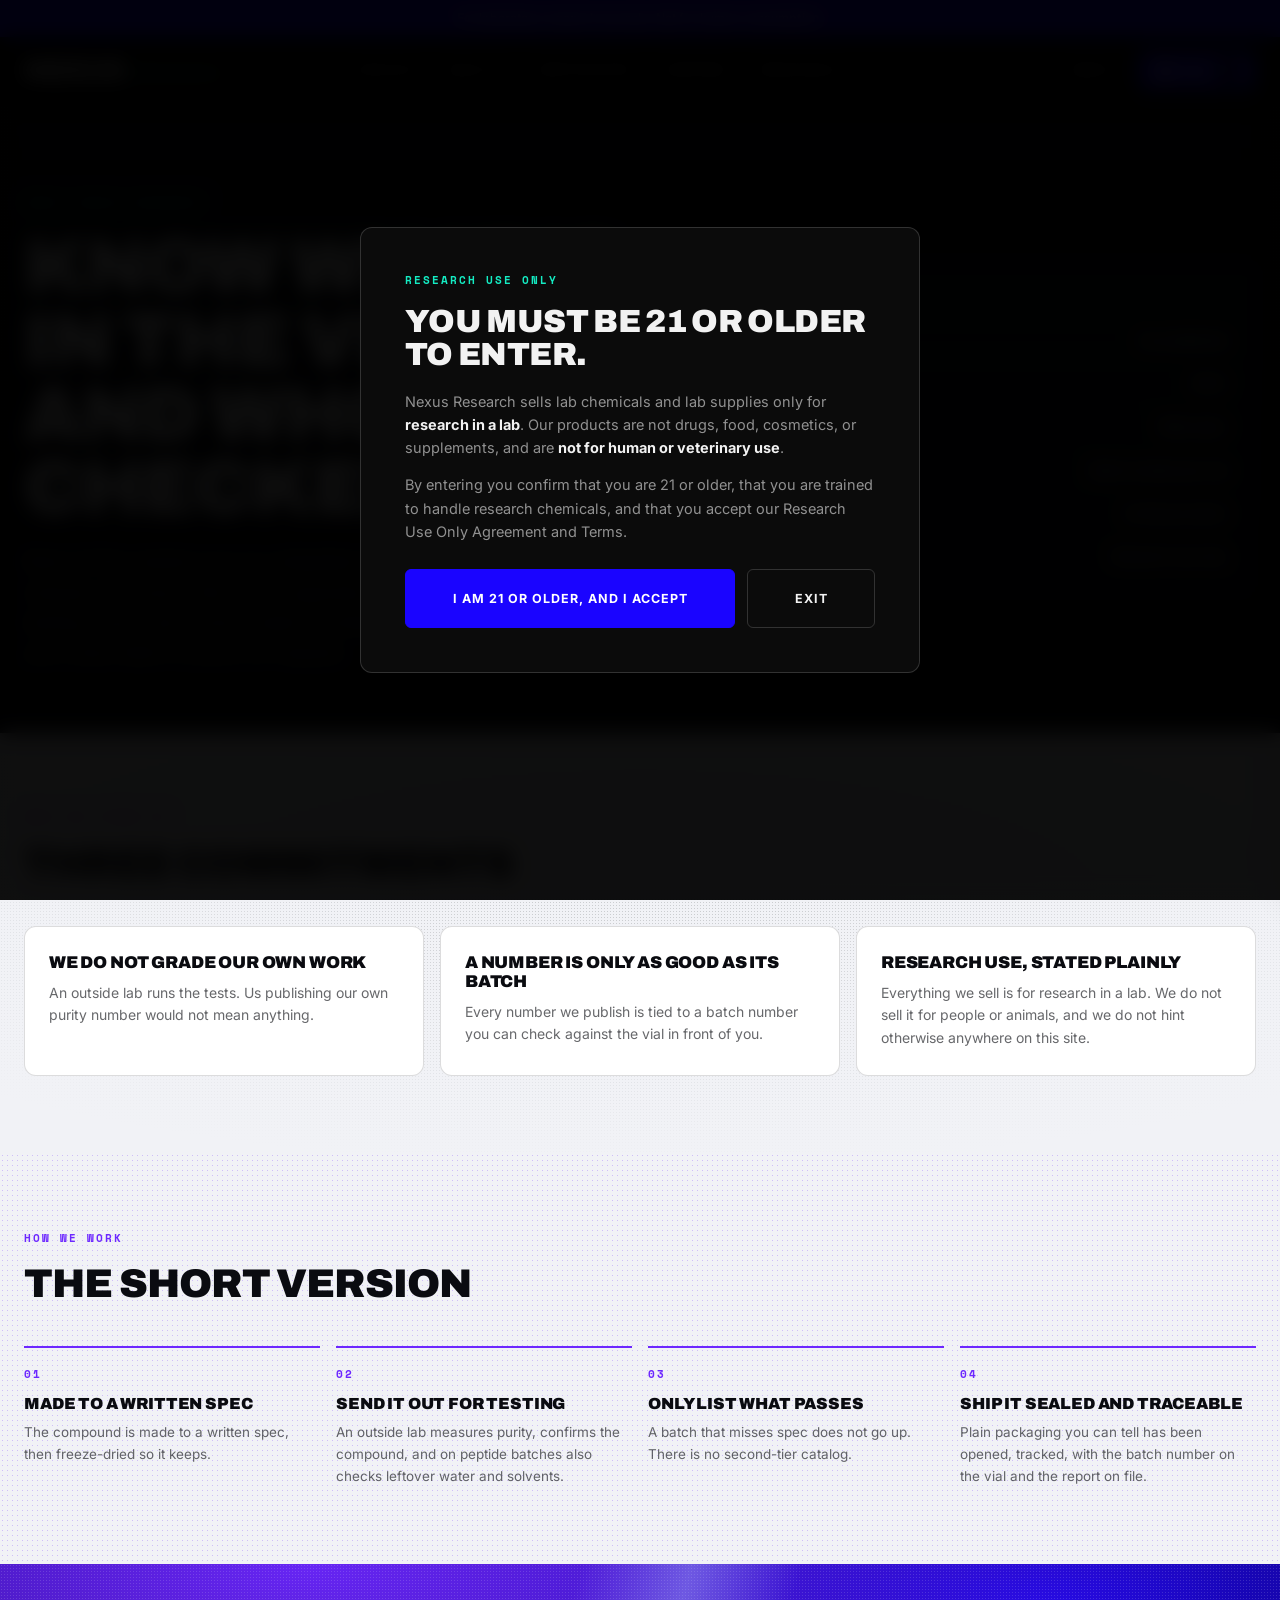
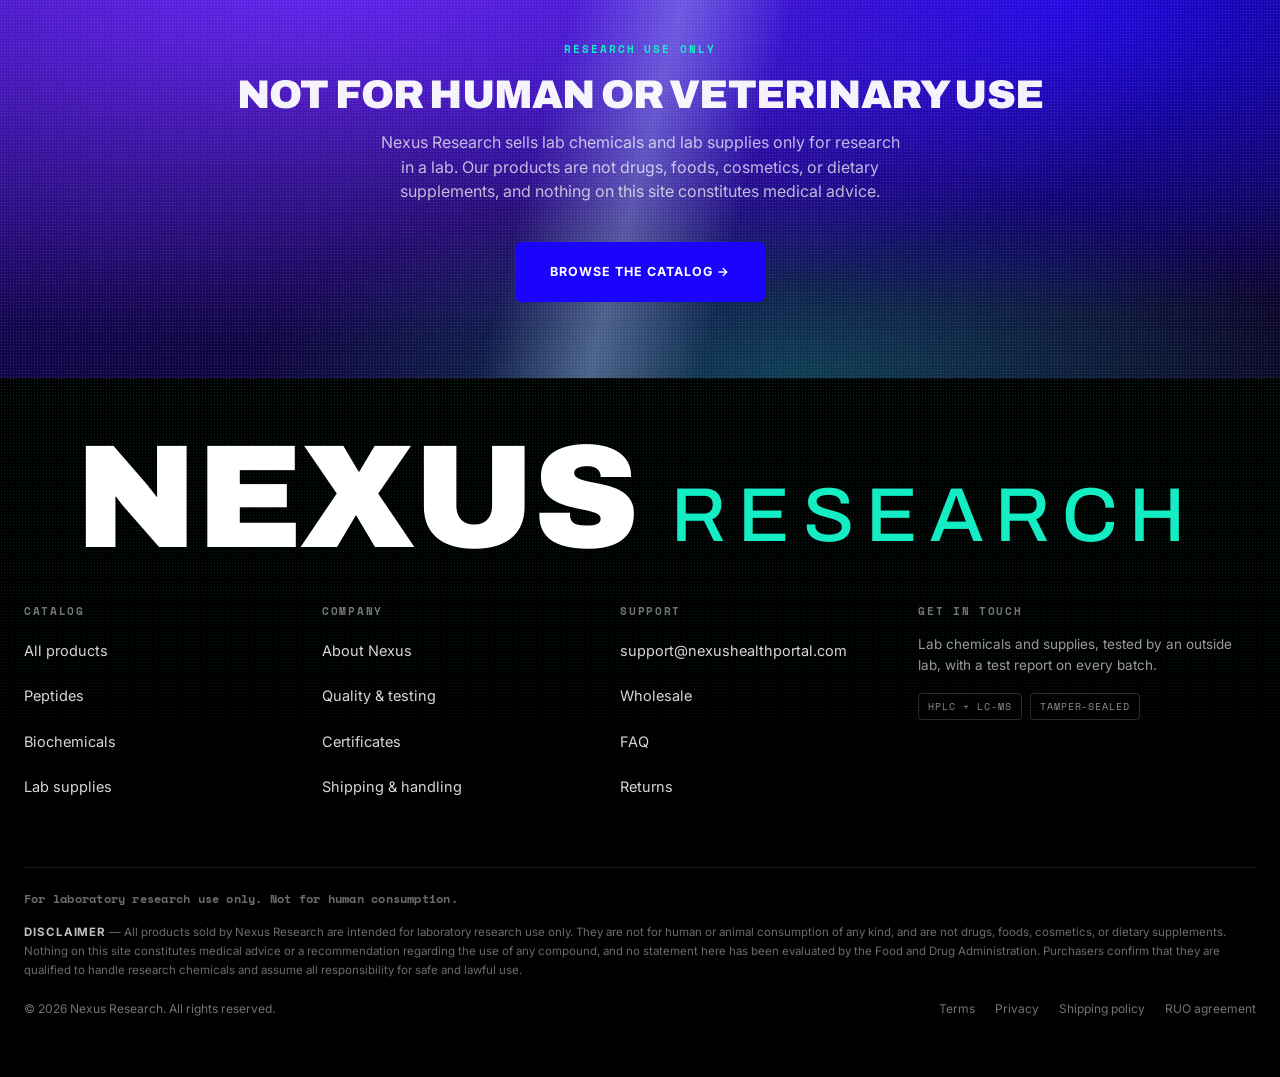
==== commit a01b92f6: "Add subscribe and save, and apply the compliance checklist SUBSCRIPTIONS Every product can now be bo" ====
--- a/about.html
+++ b/about.html
@@ -8,7 +8,7 @@
   <link rel="preconnect" href="https://fonts.googleapis.com">
   <link rel="preconnect" href="https://fonts.gstatic.com" crossorigin>
   <link href="https://fonts.googleapis.com/css2?family=Archivo:wght@500;600;700;900&family=Inter:wght@400;500;600;700&family=Space+Mono:wght@400;700&display=swap" rel="stylesheet">
-  <link rel="stylesheet" href="css/main.css?v=1784729000">
+  <link rel="stylesheet" href="css/main.css?v=1784733600">
 </head>
 <body data-page="doc">
 
@@ -52,7 +52,7 @@
 
   </main>
 
-  <script src="js/products.js?v=1784729000"></script>
-  <script src="js/store.js?v=1784729000"></script>
+  <script src="js/products.js?v=1784733600"></script>
+  <script src="js/store.js?v=1784733600"></script>
 </body>
 </html>
--- a/css/main.css
+++ b/css/main.css
@@ -1638,11 +1638,13 @@
   mask-image: radial-gradient(ellipse 80% 60% at 30% 40%, #000 25%, transparent 75%);
   -webkit-mask-image: radial-gradient(ellipse 80% 60% at 30% 40%, #000 25%, transparent 75%);
 }
-.hero-tech-inner { position: relative; max-width: 880px; }
+/* Widened for the longer headline so "PREMIUM RESEARCH GRADE" holds one
+   line instead of breaking into five. */
+.hero-tech-inner { position: relative; max-width: 1060px; }
 .hero-tech .hero-eyebrow { display: block; color: var(--mint); margin-bottom: 22px; }
 .hero-tech h1 {
   font-weight: 900;
-  font-size: clamp(30px, 9vw, 88px);
+  font-size: clamp(29px, 5.4vw, 66px);   /* 67px is the largest that keeps line 1 unbroken */
   line-height: 0.94;
   letter-spacing: -0.03em;
   text-transform: uppercase;
@@ -3035,3 +3037,132 @@
     line-height: 1.35;
   }
 }
+
+/* ============================================================
+   SUBSCRIBE AND SAVE
+   Buy-once vs repeating schedule, on the product page, in the cart,
+   and in the checkout summary.
+   ============================================================ */
+
+.buy-modes { display: grid; gap: 8px; margin: 18px 0 16px; }
+
+.buy-mode {
+  display: flex; align-items: center; gap: 13px;
+  padding: 14px 16px;
+  border: 1px solid var(--line);
+  background: transparent;
+  cursor: pointer;
+  transition: border-color .18s ease, background .18s ease;
+}
+.buy-mode:hover { border-color: rgba(255, 255, 255, .38); }
+.buy-mode input { position: absolute; opacity: 0; pointer-events: none; }
+
+.buy-mode-dot {
+  flex: 0 0 auto; width: 17px; height: 17px; border-radius: 50%;
+  border: 1.5px solid rgba(255, 255, 255, .42);
+  position: relative; transition: border-color .18s ease;
+}
+.buy-mode.is-on { border-color: var(--mint); background: rgba(20, 236, 195, .06); }
+.buy-mode.is-on .buy-mode-dot { border-color: var(--mint); }
+.buy-mode.is-on .buy-mode-dot::after {
+  content: ""; position: absolute; inset: 3px;
+  border-radius: 50%; background: var(--mint);
+}
+
+.buy-mode-text { display: flex; flex-direction: column; gap: 3px; min-width: 0; flex: 1 1 auto; }
+.buy-mode-title {
+  font-weight: 700; font-size: 14px; letter-spacing: -.005em;
+  display: flex; align-items: center; gap: 8px; flex-wrap: wrap;
+}
+.buy-mode-title em {
+  font-style: normal; font-family: "Space Mono", monospace;
+  font-size: 10px; font-weight: 700; letter-spacing: .12em; text-transform: uppercase;
+  color: #04140F; background: var(--mint); padding: 3px 7px;
+}
+.buy-mode-note { font-size: 12px; color: var(--ink-soft); line-height: 1.4; }
+.buy-mode-price {
+  flex: 0 0 auto; font-weight: 700; font-size: 15px;
+  display: flex; align-items: baseline; gap: 7px;
+}
+.buy-mode-price s { color: var(--ink-soft); font-weight: 400; font-size: 12.5px; }
+
+.sub-interval { display: flex; align-items: center; gap: 10px; padding: 2px 2px 0; }
+.sub-interval label {
+  font-family: "Space Mono", monospace; font-size: 10.5px;
+  letter-spacing: .14em; text-transform: uppercase; color: var(--ink-soft);
+}
+.sub-interval select {
+  flex: 1 1 auto;
+  background: transparent; color: inherit;
+  border: 1px solid var(--line);
+  padding: 10px 12px; font: inherit; font-size: 13px;
+  border-radius: 0;
+}
+
+/* light-section variants */
+.sec-light .buy-mode { border-color: rgba(10, 11, 16, .18); }
+.sec-light .buy-mode-note { color: var(--paper-soft); }
+.sec-light .buy-mode-dot { border-color: rgba(10, 11, 16, .34); }
+.sec-light .sub-interval select { border-color: rgba(10, 11, 16, .18); }
+
+/* --- cart drawer --- */
+.drawer-sub {
+  margin-top: 6px;
+  background: transparent; color: inherit;
+  border: 1px solid var(--line);
+  font: inherit; font-size: 11.5px;
+  padding: 5px 8px; border-radius: 0; max-width: 100%;
+}
+.drawer-save,
+.summary-save {
+  display: flex; justify-content: space-between;
+  font-size: 13px; color: var(--mint); font-weight: 600;
+  padding: 2px 0;
+}
+.summary-sub {
+  display: block; color: var(--mint);
+  font-family: "Space Mono", monospace; font-size: 10.5px;
+  letter-spacing: .1em; text-transform: uppercase; font-style: normal;
+}
+
+/* --- subscription terms, shown before the order is placed --- */
+.sub-terms {
+  margin-top: 20px; padding: 18px;
+  border: 1px solid var(--line);
+}
+.sub-terms h3 {
+  font-weight: 900; font-size: 13px; letter-spacing: .04em;
+  text-transform: uppercase; margin-bottom: 12px;
+}
+.sub-terms ul { list-style: none; margin: 0 0 12px; padding: 0; }
+.sub-terms li {
+  font-size: 12.5px; line-height: 1.55; color: var(--ink-soft);
+  padding: 5px 0; border-bottom: 1px dotted rgba(255, 255, 255, .14);
+}
+.sub-terms li:last-child { border-bottom: 0; }
+.sub-terms p { font-size: 12px; line-height: 1.6; color: var(--ink-soft); }
+.sub-terms p + p { margin-top: 9px; }
+.sub-terms a { color: var(--mint); }
+
+/* --- the verbatim compliance line, wherever it appears --- */
+/* Rendered exactly as written: no text-transform, because the exact
+   sentence is what has to appear. */
+.ruo-verbatim {
+  font-family: "Space Mono", monospace;
+  font-size: 11px; line-height: 1.55; letter-spacing: .02em;
+  text-transform: none; color: var(--ink-soft);
+  margin: 14px 0;
+}
+.ruo-verbatim--footer {
+  color: #fff; font-weight: 700; letter-spacing: .02em;
+  font-size: 12px; margin: 0 0 14px;
+}
+/* the announce bar carries the same sentence, also untransformed */
+.announce-inner span { text-transform: none; letter-spacing: .01em; }
+.sec-light .ruo-verbatim { color: var(--paper-soft); }
+
+@media (max-width: 520px) {
+  .buy-mode { padding: 12px 13px; gap: 10px; }
+  .buy-mode-price { font-size: 14px; flex-direction: column; align-items: flex-end; gap: 1px; }
+  .buy-mode-title { font-size: 13px; }
+}
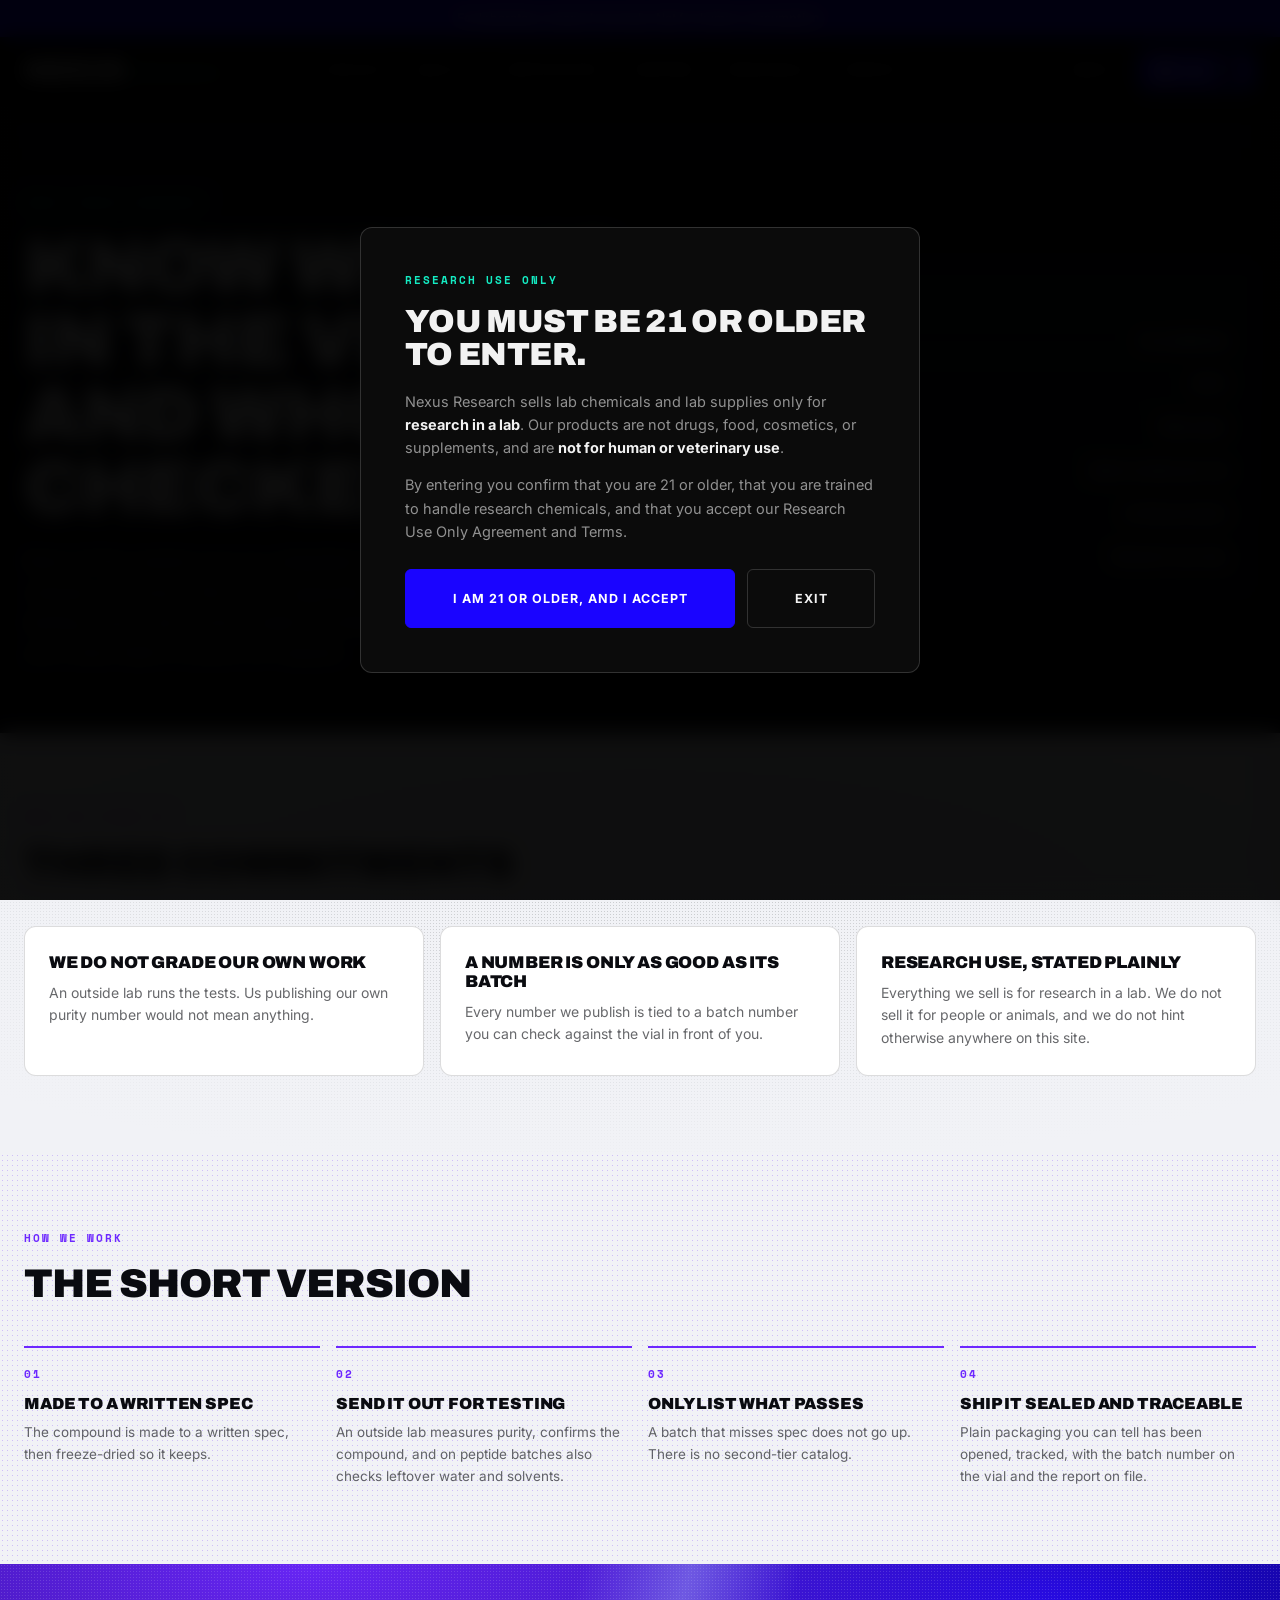
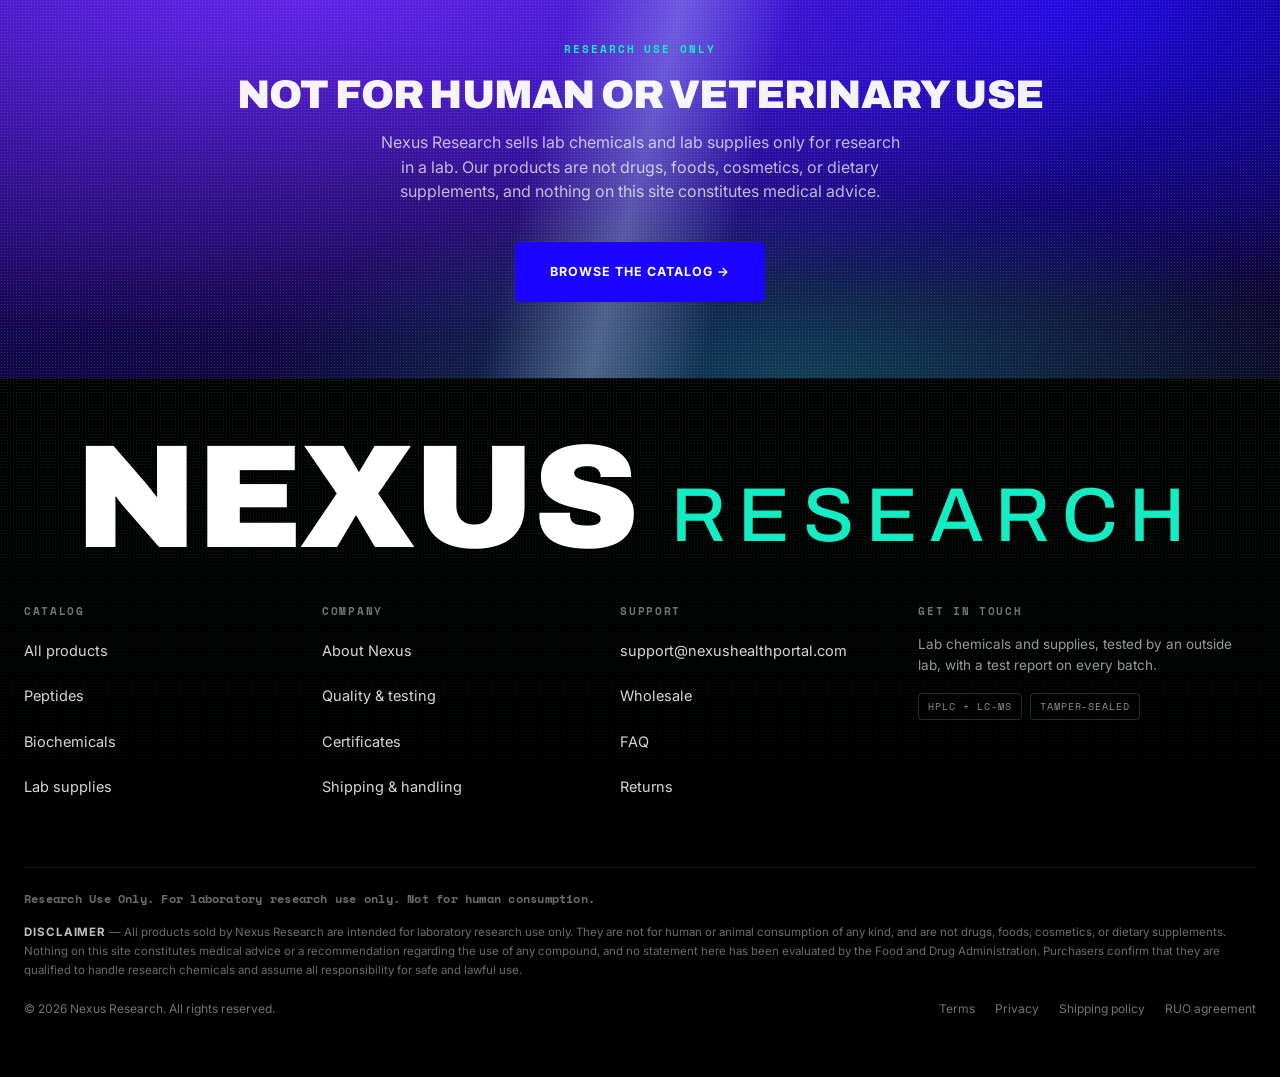
==== commit 4515aef2: "Apply the free wins from the compliance playbook - The short phrase processors underwrite against, "" ====
--- a/about.html
+++ b/about.html
@@ -8,7 +8,7 @@
   <link rel="preconnect" href="https://fonts.googleapis.com">
   <link rel="preconnect" href="https://fonts.gstatic.com" crossorigin>
   <link href="https://fonts.googleapis.com/css2?family=Archivo:wght@500;600;700;900&family=Inter:wght@400;500;600;700&family=Space+Mono:wght@400;700&display=swap" rel="stylesheet">
-  <link rel="stylesheet" href="css/main.css?v=1784733600">
+  <link rel="stylesheet" href="css/main.css?v=1784735800">
 </head>
 <body data-page="doc">
 
@@ -52,7 +52,7 @@
 
   </main>
 
-  <script src="js/products.js?v=1784733600"></script>
-  <script src="js/store.js?v=1784733600"></script>
+  <script src="js/products.js?v=1784735800"></script>
+  <script src="js/store.js?v=1784735800"></script>
 </body>
 </html>
--- a/css/main.css
+++ b/css/main.css
@@ -2358,7 +2358,9 @@
    ============================================================ */
 .main-nav a, .nav-about { white-space: nowrap; }
 
-@media (max-width: 1020px) {
+/* Raised from 1020px: with Contact in the bar the header overflows below
+   1036px, so the hamburger has to take over before that. */
+@media (max-width: 1080px) {
   .main-nav { display: none; }
   .nav-toggle { display: block; }
   .nav-about { display: none; }
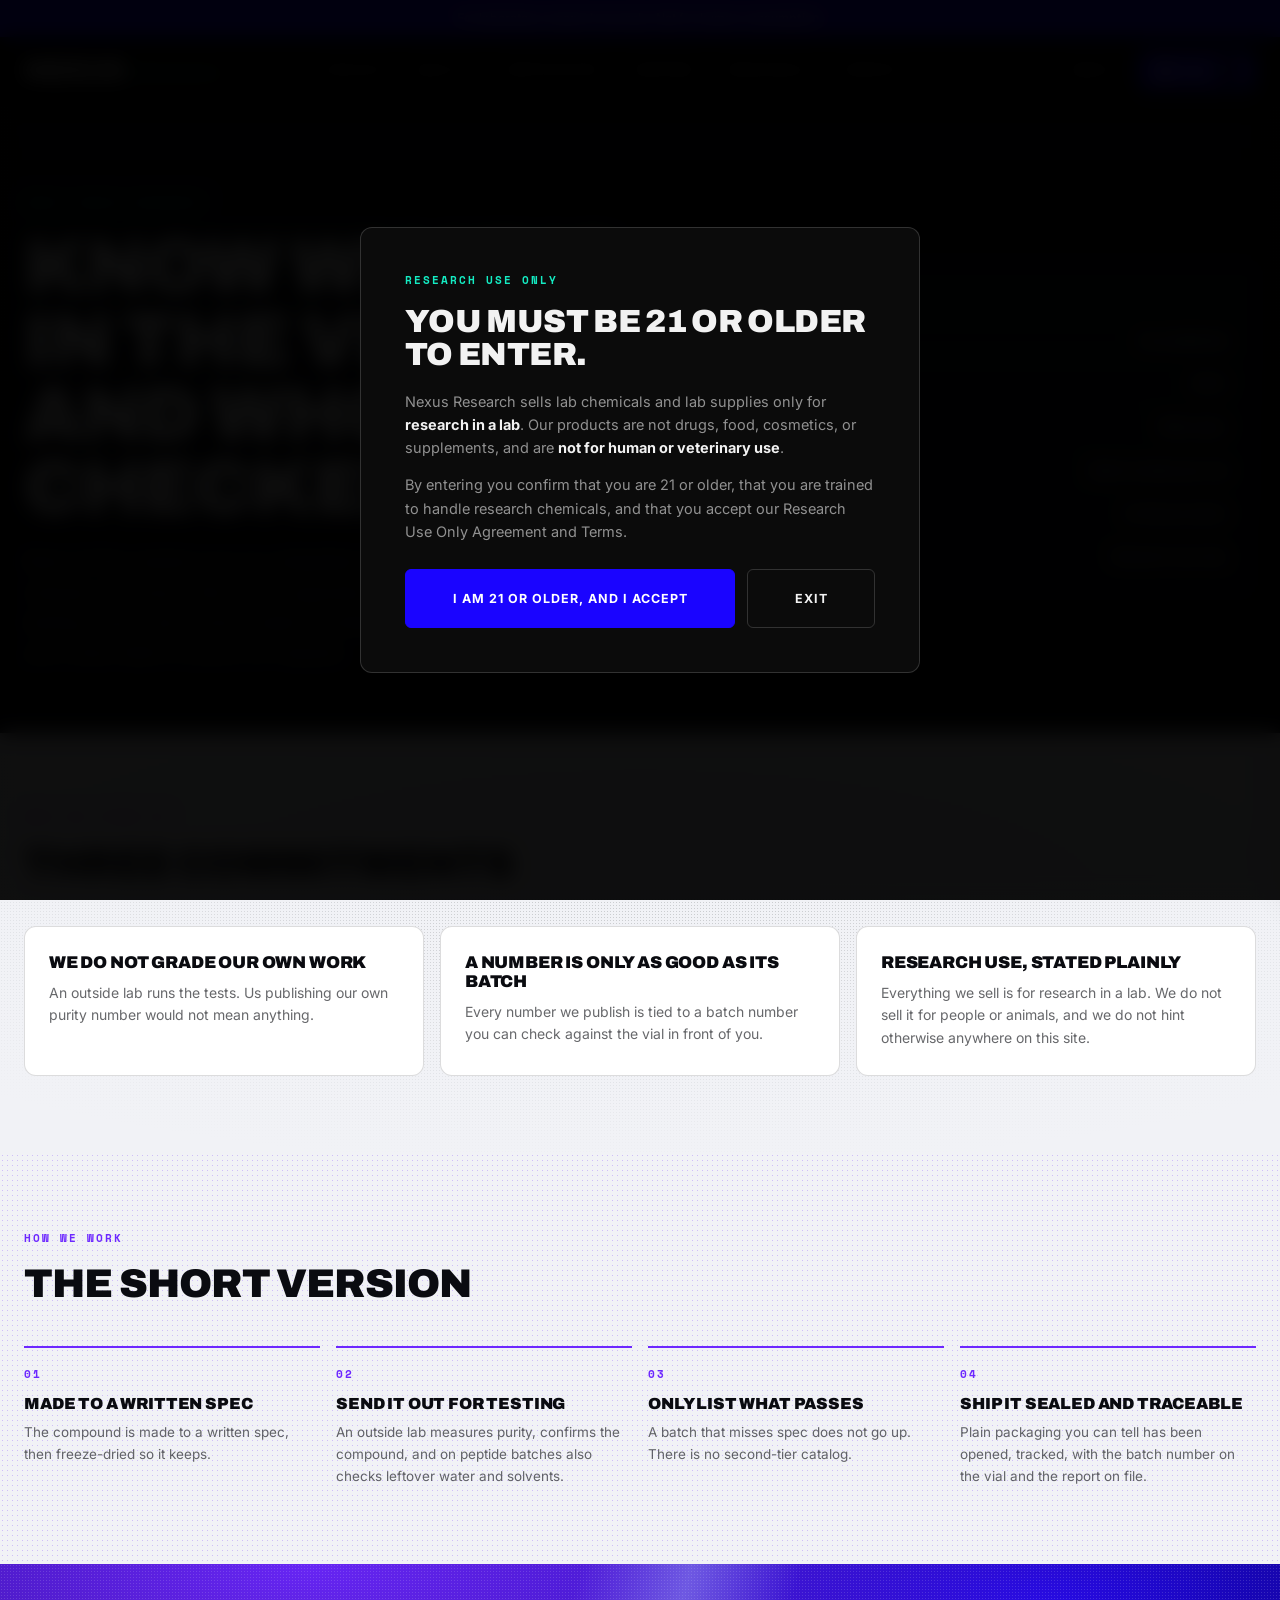
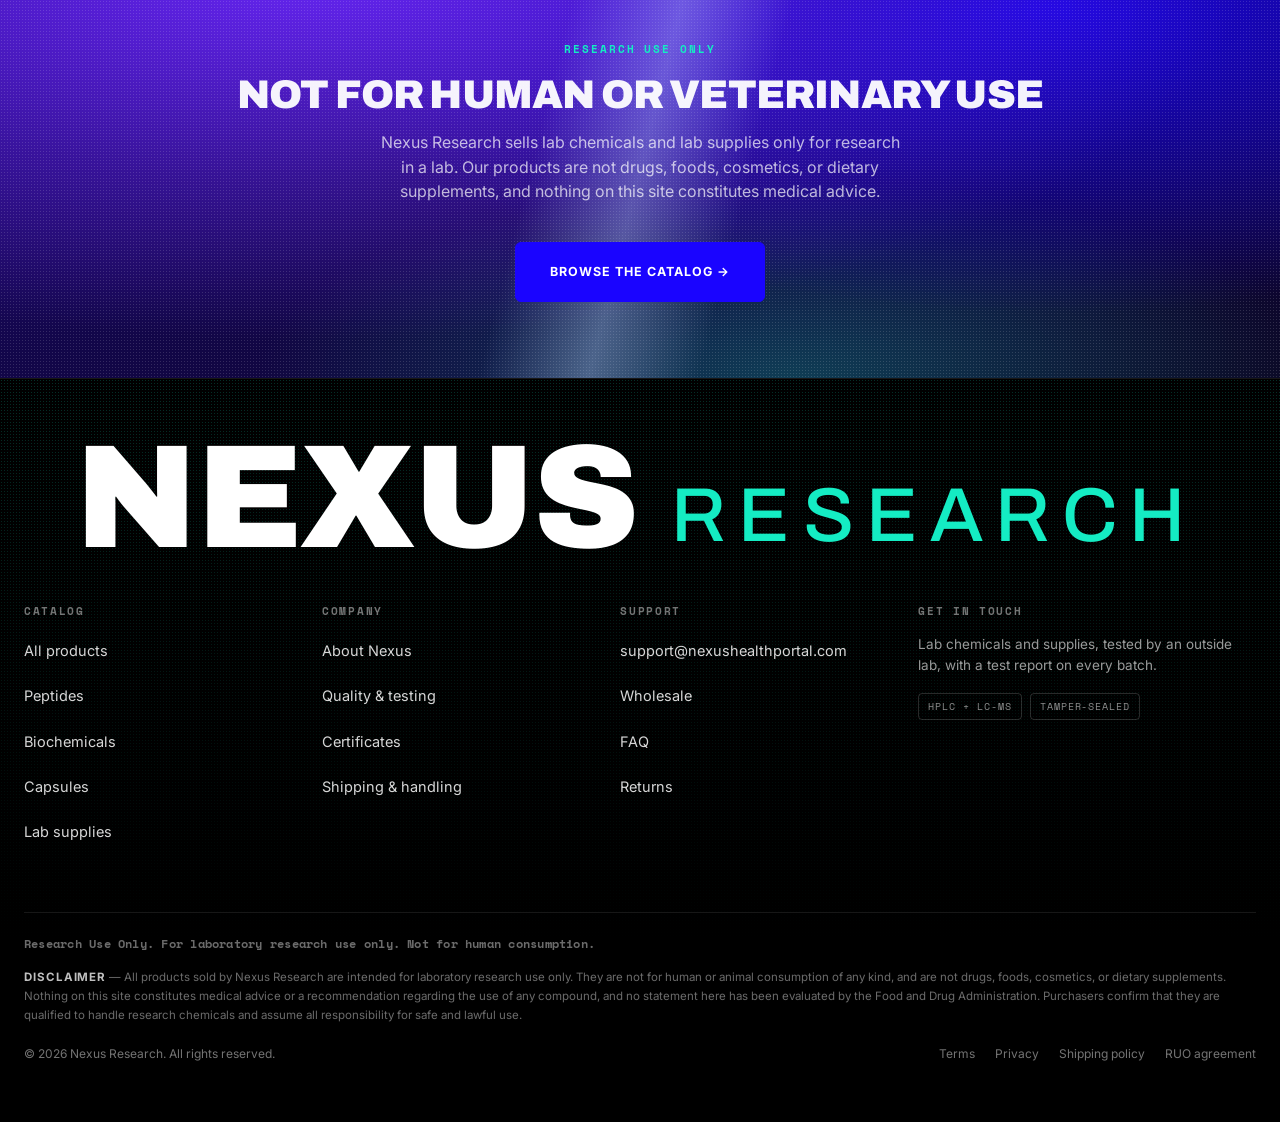
==== commit bd70e140: "Expand the catalog to 39 products Built from the compound list, sizes and market prices on the compe" ====
--- a/about.html
+++ b/about.html
@@ -8,7 +8,7 @@
   <link rel="preconnect" href="https://fonts.googleapis.com">
   <link rel="preconnect" href="https://fonts.gstatic.com" crossorigin>
   <link href="https://fonts.googleapis.com/css2?family=Archivo:wght@500;600;700;900&family=Inter:wght@400;500;600;700&family=Space+Mono:wght@400;700&display=swap" rel="stylesheet">
-  <link rel="stylesheet" href="css/main.css?v=1784735800">
+  <link rel="stylesheet" href="css/main.css?v=1784737400">
 </head>
 <body data-page="doc">
 
@@ -52,7 +52,7 @@
 
   </main>
 
-  <script src="js/products.js?v=1784735800"></script>
-  <script src="js/store.js?v=1784735800"></script>
+  <script src="js/products.js?v=1784737400"></script>
+  <script src="js/store.js?v=1784737400"></script>
 </body>
 </html>
--- a/css/main.css
+++ b/css/main.css
@@ -3168,3 +3168,13 @@
   .buy-mode-price { font-size: 14px; flex-direction: column; align-items: flex-end; gap: 1px; }
   .buy-mode-title { font-size: 13px; }
 }
+
+/* bulk price line on the product page */
+.pdp-bulk {
+  margin-top: 14px; padding-top: 14px;
+  border-top: 1px solid var(--line);
+  font-size: 13px; color: var(--ink-soft);
+}
+.pdp-bulk strong { color: #fff; font-weight: 700; }
+.pdp-bulk a { color: var(--mint); margin-left: 6px; }
+.sec-light .pdp-bulk strong { color: var(--paper-ink); }
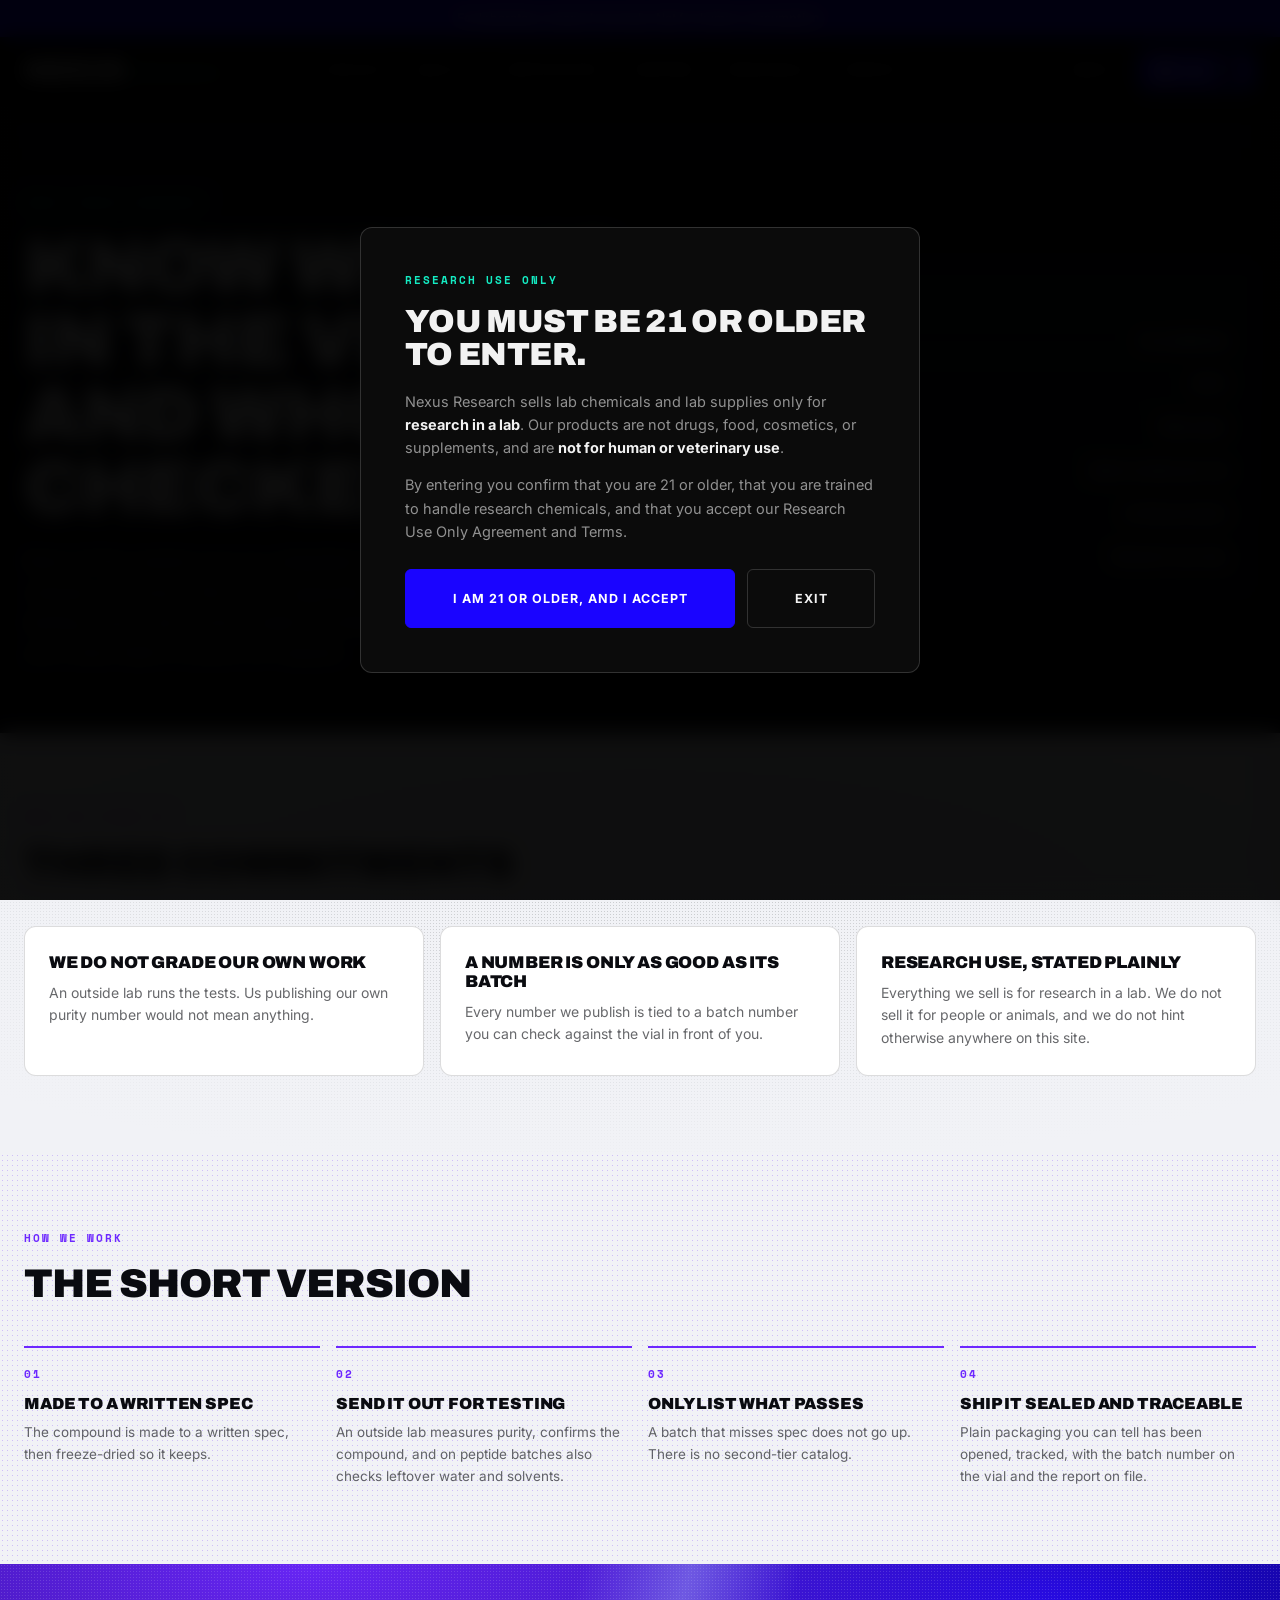
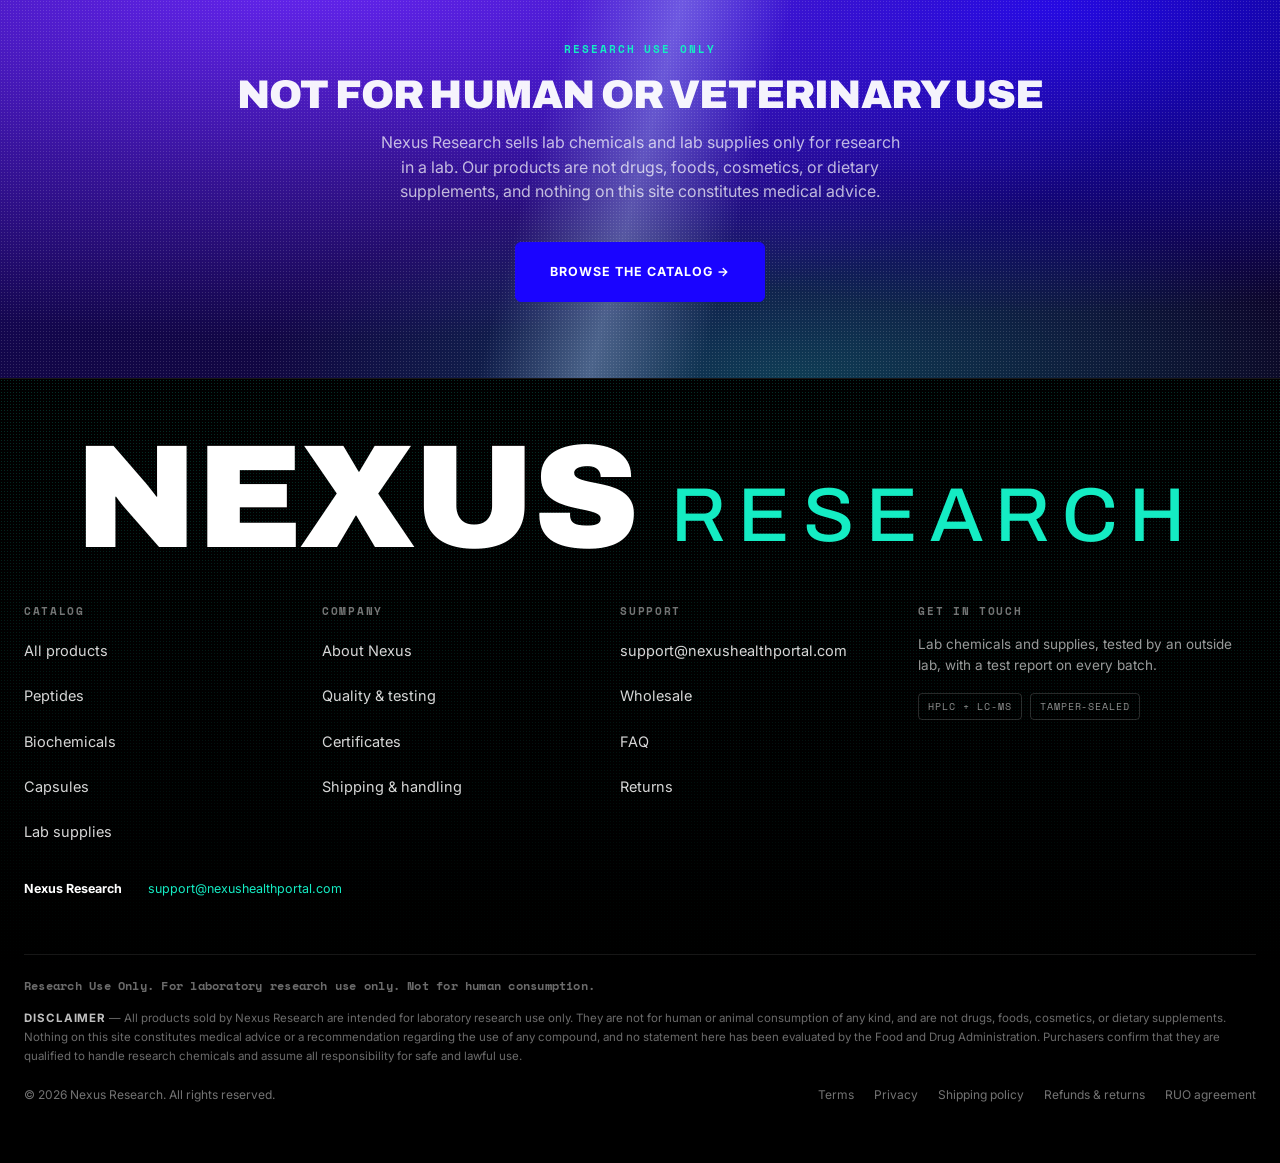
==== commit 64a659fe: "Add refunds page and store identity block for Merchant Center Google Merchant Center requires every " ====
--- a/about.html
+++ b/about.html
@@ -8,7 +8,7 @@
   <link rel="preconnect" href="https://fonts.googleapis.com">
   <link rel="preconnect" href="https://fonts.gstatic.com" crossorigin>
   <link href="https://fonts.googleapis.com/css2?family=Archivo:wght@500;600;700;900&family=Inter:wght@400;500;600;700&family=Space+Mono:wght@400;700&display=swap" rel="stylesheet">
-  <link rel="stylesheet" href="css/main.css?v=1784737400">
+  <link rel="stylesheet" href="css/main.css?v=1784740000">
 </head>
 <body data-page="doc">
 
@@ -52,7 +52,7 @@
 
   </main>
 
-  <script src="js/products.js?v=1784737400"></script>
-  <script src="js/store.js?v=1784737400"></script>
+  <script src="js/products.js?v=1784740000"></script>
+  <script src="js/store.js?v=1784740000"></script>
 </body>
 </html>
--- a/css/main.css
+++ b/css/main.css
@@ -3178,3 +3178,13 @@
 .pdp-bulk strong { color: #fff; font-weight: 700; }
 .pdp-bulk a { color: var(--mint); margin-left: 6px; }
 .sec-light .pdp-bulk strong { color: var(--paper-ink); }
+
+/* Store identity in the footer. Google Merchant Center requires a
+   contactable business on every page. */
+.footer-store-info {
+  display: flex; flex-wrap: wrap; gap: 8px 26px;
+  padding: 18px 0 4px;
+  font-size: 12.5px; color: var(--ink-soft);
+}
+.footer-store-info strong { color: #fff; font-weight: 700; }
+.footer-store-info a { color: var(--mint); overflow-wrap: anywhere; }
